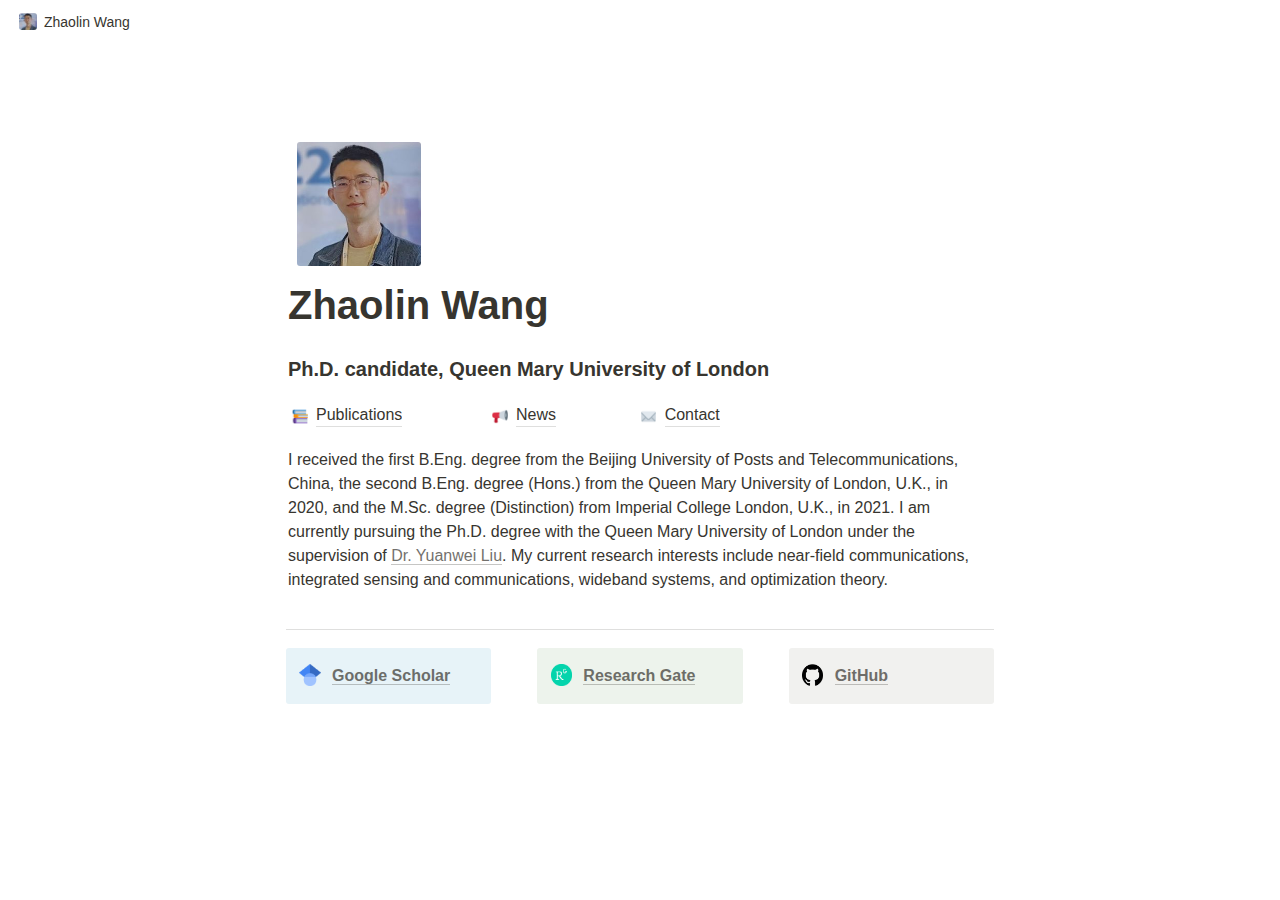
==== 0a649ee9297d490b9e0fcbda2f58539.html @ 1b90f9d9 "update" ====
<html class="notion-html" lang="en"><head lang="en"><meta charset="utf-8"/><meta content="width=device-width,height=device-height,initial-scale=1,maximum-scale=1,user-scalable=no,viewport-fit=cover" name="viewport"/><title>Zhaolin Wang</title><meta content="en_US" property="og:locale"/><link href="[data-uri]" rel="shortcut icon" type="image/x-icon"/><link href="/images/logo-ios.png" rel="apple-touch-icon"/><meta content="yes" name="apple-mobile-web-app-capable"/><meta content="telephone=no" name="format-detection"/><meta content="no" name="msapplication-tap-highlight"/><link href="assets/e218a1aef6df86309cb95b61e446888efa3b0379.css" media="print" rel="stylesheet"/><link href="assets/injection.css" rel="stylesheet"/><link href="assets/a2e617a659f4f6c5025e4972ebe1067a43a23788.css" rel="stylesheet"/></head><body class="notion-body"><style>body{background:#fff}body.dark{background:#191919}@keyframes startup-shimmer-animation{0%{transform:translateX(-100%) translateZ(0)}100%{transform:translateX(100%) translateZ(0)}}@keyframes startup-shimmer-fade-in{0%{opacity:0}100%{opacity:1}}@keyframes startup-spinner-rotate{0%{transform:rotate(0) translateZ(0)}100%{transform:rotate(360deg) translateZ(0)}}#initial-loading-spinner{position:fixed;height:100vh;width:100vw;z-index:-1;display:none;align-items:center;justify-content:center;opacity:.5}#initial-loading-spinner svg{height:24px;width:24px;animation:startup-spinner-rotate 1s linear infinite;transform-origin:center center;pointer-events:none}#skeleton{background:#fff;position:fixed;height:100vh;width:100vw;z-index:-1;display:none;overflow:hidden}#initial-loading-spinner.show,#skeleton.show{display:flex}body.dark #skeleton{background:#191919}.notion-front-page #skeleton,.notion-mobile #skeleton{display:none}#skeleton-sidebar{background-color:#fbfbfa;box-shadow:inset -1px 0 0 0 rgba(0,0,0,.025);display:flex;width:240px;flex-direction:column;padding:12px 14px;overflow:hidden}body.dark #skeleton-sidebar{background-color:#202020;box-shadow:inset -1px 0 0 0 rgba(255,255,255,.05)}#skeleton.isElectron #skeleton-sidebar{padding-top:46px}#skeleton .row{display:flex;margin-bottom:8px;align-items:center}#skeleton .row.fadein{animation:1s ease-in 0s 1 normal both running startup-shimmer-fade-in}#skeleton .chevron{width:12px;height:12px;display:block;margin-right:4px;fill:rgba(227,226,224,.5)}body.dark #skeleton .chevron{fill:#2f2f2f}.startup-shimmer{background:rgba(227,226,224,.5);overflow:hidden;position:relative}body.dark .startup-shimmer{background:#2f2f2f}.startup-shimmer::before{content:"";position:absolute;height:100%;width:100%;z-index:1;animation:1s linear infinite startup-shimmer-animation;background:linear-gradient(90deg,transparent 0,rgba(255,255,255,.4) 50%,transparent 100%)}body.dark .startup-shimmer::before{background:linear-gradient(90deg,transparent 0,rgba(86,86,86,.4) 50%,transparent 100%)}#skeleton .icon{width:20px;height:20px;border-radius:4px}#skeleton .text{height:10px;border-radius:10px}#skeleton .draggable{-webkit-app-region:drag;position:absolute;top:0;left:0;width:100%;height:36px;display:none}#skeleton.isElectron .draggable{display:block}</style><style id="scroll-properties">
			::-webkit-scrollbar {
				width: 10px;
				height: 10px;
			}
			::-webkit-scrollbar {
				background: transparent;
			}
			::-webkit-scrollbar-track {
				background: #EDECE9;
			}
			::-webkit-scrollbar-thumb {
				background:#D3D1CB;
			}
			::-webkit-scrollbar-thumb:hover {
				background:#AEACA6;
			}
		</style><script src="assets/injection.js" type="text/javascript"></script><div id="notion-app"><div class="notion-app-inner notion-light-theme" style='color: rgb(55, 53, 47); fill: currentcolor; line-height: 1.5; font-family: ui-sans-serif, -apple-system, BlinkMacSystemFont, "Segoe UI", Helvetica, "Apple Color Emoji", Arial, sans-serif, "Segoe UI Emoji", "Segoe UI Symbol"; -webkit-font-smoothing: auto; background-color: white;'><div style="height: 100%;"><div class="notion-cursor-listener" style="width: 100vw; height: 100%; position: relative; display: flex; flex: 1 1 0%; background: white; cursor: text;"><div class="" style="display: flex; flex-direction: column; width: 100%; overflow: hidden;"><header style="max-width: 100vw; z-index: 100; background: white; user-select: none;"><div class="notion-topbar" style="width: 100%; max-width: 100vw; height: 45px; opacity: 1; transition: opacity 700ms ease 0s, color 700ms ease 0s; position: relative;"><div style="display: flex; justify-content: space-between; align-items: center; overflow: hidden; height: 45px; padding-left: 12px; padding-right: 10px;"><div class="notranslate shadow-cursor-breadcrumb" style="display: flex; align-items: center; line-height: 1.2; font-size: 14px; height: 100%; flex-grow: 0; margin-right: 8px; min-width: 0px;"><div role="button" style="user-select: none; transition: background 20ms ease-in 0s; cursor: pointer; display: inline-flex; align-items: center; flex-shrink: 1; white-space: nowrap; height: 24px; border-radius: 4px; font-size: 14px; line-height: 1.2; min-width: 0px; padding-left: 6px; padding-right: 6px; color: rgb(55, 53, 47);" tabindex="0"><div class="notion-record-icon notranslate" style="display: flex; align-items: center; justify-content: center; height: 20px; width: 20px; border-radius: 0.25em; flex-shrink: 0; margin-right: 6px;"><div><div style="width: 100%; height: 100%;"><img referrerpolicy="same-origin" src="assets/fdfe823d25f25c964eb701483928273694d623b3.jpg" style="display: block; object-fit: cover; border-radius: 3px; width: 17.76px; height: 17.76px; transition: opacity 100ms ease-out 0s;"/></div></div></div><div class="notranslate" style="white-space: nowrap; overflow: hidden; text-overflow: ellipsis; max-width: 240px;">Zhaolin Wang</div></div></div><div style="flex-grow: 1; flex-shrink: 1;"></div><div role="button" style="user-select: none; transition: background 20ms ease-in 0s; cursor: pointer; display: inline-flex; align-items: center; flex-shrink: 0; white-space: nowrap; height: 28px; border-radius: 4px; font-size: 14px; line-height: 1.2; min-width: 0px; padding-left: 8px; padding-right: 8px; color: rgb(55, 53, 47);" tabindex="0"><svg class="search" role="graphics-symbol" style="width: 14px; height: 14px; display: block; fill: inherit; flex-shrink: 0; margin-right: 6px;" viewBox="0 0 16 16"><path d="M.281 6.438c0-.875.164-1.696.492-2.461a6.484 6.484 0 011.375-2.032A6.237 6.237 0 016.64.078 6.2 6.2 0 019.11.57c.77.328 1.447.787 2.03 1.375a6.374 6.374 0 011.368 2.032c.333.765.5 1.586.5 2.46 0 .688-.107 1.342-.32 1.961a6.28 6.28 0 01-.868 1.696l3.563 3.578c.11.104.19.226.242.367.057.14.086.29.086.445 0 .22-.05.417-.149.594a1.122 1.122 0 01-1 .57c-.156 0-.307-.028-.453-.086a1.058 1.058 0 01-.382-.25l-3.586-3.585c-.5.333-1.047.596-1.641.789a6.089 6.089 0 01-1.86.28 6.237 6.237 0 01-2.468-.491 6.4 6.4 0 01-2.024-1.367A6.509 6.509 0 01.773 8.913a6.256 6.256 0 01-.492-2.476zm1.664 0c0 .65.12 1.26.36 1.828a4.775 4.775 0 001.015 1.5c.433.427.933.763 1.5 1.007a4.548 4.548 0 001.82.368c.652 0 1.261-.123 1.829-.368a4.747 4.747 0 002.508-2.507 4.567 4.567 0 00.367-1.829c0-.645-.123-1.252-.367-1.82a4.776 4.776 0 00-1.016-1.5A4.578 4.578 0 008.469 2.11a4.567 4.567 0 00-1.828-.367c-.646 0-1.253.123-1.82.367a4.667 4.667 0 00-1.5 1.008c-.433.432-.772.932-1.016 1.5a4.633 4.633 0 00-.36 1.82z"></path></svg>Search</div><div role="button" style="user-select: none; transition: background 20ms ease-in 0s; cursor: pointer; display: inline-flex; align-items: center; flex-shrink: 0; white-space: nowrap; height: 28px; border-radius: 4px; font-size: 14px; line-height: 1.2; min-width: 0px; padding-left: 8px; padding-right: 8px; color: rgb(55, 53, 47);" tabindex="0">Duplicate</div><div aria-label="More actions" role="button" style="user-select: none; transition: background 20ms ease-in 0s; cursor: pointer; display: flex; align-items: center; justify-content: center; width: 32px; height: 28px; border-radius: 3px;" tabindex="0"><svg class="dots" role="graphics-symbol" style="width: 18px; height: 18px; display: block; fill: inherit; flex-shrink: 0;" viewBox="0 0 13 3"><g><path d="M3,1.5A1.5,1.5,0,1,1,1.5,0,1.5,1.5,0,0,1,3,1.5Z"></path><path d="M8,1.5A1.5,1.5,0,1,1,6.5,0,1.5,1.5,0,0,1,8,1.5Z"></path><path d="M13,1.5A1.5,1.5,0,1,1,11.5,0,1.5,1.5,0,0,1,13,1.5Z"></path></g></svg></div><div style="flex: 0 0 auto; width: 1px; height: 16px; margin-left: 8px; margin-right: 8px; background: rgba(55, 53, 47, 0.16);"></div><div role="button" style="user-select: none; transition: background 20ms ease-in 0s; cursor: pointer; display: inline-flex; align-items: center; flex-shrink: 0; white-space: nowrap; height: 28px; border-radius: 4px; font-size: 14px; line-height: 1.2; min-width: 0px; padding-left: 8px; padding-right: 8px; color: rgb(55, 53, 47);" tabindex="0"><svg class="notionLogo" role="graphics-symbol" style="width: 18px; height: 18px; display: block; fill: inherit; flex-shrink: 0; margin-right: 6px;" viewBox="0 0 120 126"><path d="M 20.6927 21.9315C 24.5836 25.0924 26.0432 24.8512 33.3492 24.3638L 102.228 20.2279C 103.689 20.2279 102.474 18.7705 101.987 18.5283L 90.5477 10.2586C 88.3558 8.55699 85.4356 6.60818 79.8387 7.09563L 13.1433 11.9602C 10.711 12.2014 10.2251 13.4175 11.1939 14.3924L 20.6927 21.9315ZM 24.8281 37.9835L 24.8281 110.456C 24.8281 114.351 26.7745 115.808 31.1553 115.567L 106.853 111.187C 111.236 110.946 111.724 108.267 111.724 105.103L 111.724 33.1169C 111.724 29.958 110.509 28.2544 107.826 28.4976L 28.721 33.1169C 25.8018 33.3622 24.8281 34.8225 24.8281 37.9835ZM 99.5567 41.8711C 100.042 44.0622 99.5567 46.2512 97.3618 46.4974L 93.7143 47.2241L 93.7143 100.728C 90.5477 102.43 87.6275 103.403 85.1942 103.403C 81.2983 103.403 80.3226 102.186 77.4044 98.54L 53.5471 61.087L 53.5471 97.3239L 61.0964 99.0275C 61.0964 99.0275 61.0964 103.403 55.0057 103.403L 38.2148 104.377C 37.727 103.403 38.2148 100.973 39.9179 100.486L 44.2996 99.2717L 44.2996 51.36L 38.2158 50.8725C 37.728 48.6815 38.9431 45.5225 42.3532 45.2773L 60.3661 44.0631L 85.1942 82.0036L 85.1942 48.4402L 78.864 47.7136C 78.3781 45.0351 80.3226 43.0902 82.7569 42.849L 99.5567 41.8711ZM 7.5434 5.39404L 76.9175 0.285276C 85.4366 -0.445402 87.6285 0.0440428 92.983 3.93368L 115.128 19.4982C 118.782 22.1747 120 22.9034 120 25.8211L 120 111.187C 120 116.537 118.051 119.701 111.237 120.185L 30.6734 125.05C 25.5584 125.294 23.124 124.565 20.4453 121.158L 4.13735 99.9994C 1.21516 96.1048 0 93.191 0 89.7819L 0 13.903C 0 9.5279 1.94945 5.8785 7.5434 5.39404Z"></path></svg>Try Notion</div></div></div><div style="width: calc(100% - 0px); user-select: none;"></div></header><main class="notion-frame" style="flex-grow: 0; flex-shrink: 1; display: flex; flex-direction: column; background: white; z-index: 1; height: calc(100vh - 45px); max-height: 100%; position: relative; width: 780px; transition-property: width; transition-duration: 270ms; transition-timing-function: ease;"><div class="notion-scroller vertical" style="z-index: 1; display: flex; flex-direction: column; flex-grow: 1; position: relative; align-items: center; margin-right: 0px; margin-bottom: 0px; overflow: hidden auto;"><div style="position: absolute; top: 0px; left: 0px;"><div></div></div><div class="whenContentEditable" data-content-editable-root="true" style="caret-color: rgb(55, 53, 47); width: 100%; display: flex; flex-direction: column; position: relative; align-items: center; flex-grow: 1; --whenContentEditable--WebkitUserModify: read-write-plaintext-only;"><span style="height: 1px; width: 1px; caret-color: transparent;"></span><div class="pseudoSelection" contenteditable="false" data-content-editable-void="true" style="user-select: none; --pseudoSelection--background: transparent; width: 100%; display: flex; flex-direction: column; align-items: center; flex-shrink: 0; flex-grow: 0; z-index: 2;"></div><div style="width: 100%; display: flex; justify-content: center; z-index: 3; flex-shrink: 0;"><div style="max-width: 100%; min-width: 0px; width: 900px; transition-property: width, transform; transition-duration: 270ms; transition-timing-function: ease;"><div style="width: 100%; display: flex; flex-direction: column; align-items: center; flex-shrink: 0; flex-grow: 0;"><div style="max-width: 100%; padding-left: calc(96px + env(safe-area-inset-left)); width: 100%;"><div style="width: calc(100% - 0px); user-select: none;"></div><div class="pseudoSelection" contenteditable="false" data-content-editable-void="true" style="user-select: none; --pseudoSelection--background: transparent; pointer-events: none;"><div class="notion-record-icon notranslate" style="display: flex; align-items: center; justify-content: center; height: 140px; width: 140px; border-radius: 0.25em; flex-shrink: 0; position: relative; z-index: 1; margin-left: 3px; margin-bottom: 0px; margin-top: 96px; pointer-events: auto;"><div><div style="width: 100%; height: 100%;"><img alt="Page icon" referrerpolicy="same-origin" src="assets/1ff27534b5f25cdc04c263d12434acbf3f905add.jpg" style="display: block; object-fit: cover; border-radius: 3px; width: 124.32px; height: 124.32px; transition: opacity 100ms ease-out 0s;"/></div></div></div><div class="notion-page-controls" style='display: flex; justify-content: flex-start; flex-wrap: wrap; margin-top: 8px; margin-bottom: 4px; margin-left: -1px; color: rgba(55, 53, 47, 0.5); font-family: ui-sans-serif, -apple-system, BlinkMacSystemFont, "Segoe UI", Helvetica, "Apple Color Emoji", Arial, sans-serif, "Segoe UI Emoji", "Segoe UI Symbol"; height: 24px; pointer-events: auto;'></div></div><div style="padding-right: calc(96px + env(safe-area-inset-right));"><div><div class="notion-selectable notion-page-block" data-block-id="0a649ee9-297d-490b-9e0f-cbda2f585399" style='color: rgb(55, 53, 47); font-weight: 700; line-height: 1.2; font-size: 40px; font-family: ui-sans-serif, -apple-system, BlinkMacSystemFont, "Segoe UI", Helvetica, "Apple Color Emoji", Arial, sans-serif, "Segoe UI Emoji", "Segoe UI Symbol"; cursor: text; display: flex; align-items: center;'><h1 contenteditable="false" data-content-editable-leaf="true" placeholder="Untitled" spellcheck="true" style="max-width: 100%; width: 100%; white-space: pre-wrap; word-break: break-word; caret-color: rgb(55, 53, 47); padding: 3px 2px; font-size: 1em; font-weight: inherit; margin: 0px;">Zhaolin Wang</h1></div><div style="margin-left: 4px;"></div></div></div></div></div><div style="width: 100%; display: flex; flex-direction: column; align-items: center; flex-shrink: 0; flex-grow: 0;"><div contenteditable="false" data-content-editable-void="true" style="padding-left: calc(96px + env(safe-area-inset-left)); padding-right: calc(96px + env(safe-area-inset-right)); max-width: 100%; width: 100%;"></div></div></div></div><div style="display: flex; width: 100%; justify-content: center; padding-top: 5px;"><div style="max-width: 100%; min-width: 0px; width: 900px; transition-property: width, transform; transition-duration: 270ms; transition-timing-function: ease;"><div class="notion-page-content" style="flex-shrink: 0; flex-grow: 1; max-width: 100%; display: flex; align-items: flex-start; flex-direction: column; font-size: 16px; line-height: 1.5; width: 100%; z-index: 4; padding-bottom: 30vh; padding-left: calc(96px + env(safe-area-inset-left)); padding-right: calc(96px + env(safe-area-inset-right));"><div class="notion-selectable notion-sub_sub_header-block" data-block-id="39d5a3e3-a2f8-4464-9f2d-62191f761a3d" style="width: 100%; max-width: 578px; margin-top: 1em; margin-bottom: 1px;"><div style="display: flex; width: 100%; color: rgb(120, 119, 116); fill: rgb(120, 119, 116);"><h4 contenteditable="false" data-content-editable-leaf="true" placeholder="Heading 3" spellcheck="true" style='max-width: 100%; width: 100%; white-space: pre-wrap; word-break: break-word; caret-color: rgb(55, 53, 47); padding: 3px 2px; font-family: ui-sans-serif, -apple-system, BlinkMacSystemFont, "Segoe UI", Helvetica, "Apple Color Emoji", Arial, sans-serif, "Segoe UI Emoji", "Segoe UI Symbol"; font-weight: 600; font-size: 1.25em; line-height: 1.3; margin: 0px;'><span class="notion-enable-hover" data-token-index="0" style="color:rgba(55, 53, 47, 1)">Ph.D. candidate, Queen Mary University of London</span></h4></div></div><div class="notion-selectable notion-column_list-block" data-block-id="afbc2777-38b7-416e-8a6c-d7b09c392def" style="width: 100%; max-width: 578px; align-self: center; margin-top: 1px; margin-bottom: 1px; transition-property: width; transition-duration: 270ms; transition-timing-function: ease;"><div style="display: flex;"><div style="padding-top: 12px; padding-bottom: 12px; flex-grow: 0; flex-shrink: 0; width: calc((100% - 92px) * 0.25); transition-property: width; transition-duration: 270ms; transition-timing-function: ease;"><div class="notion-selectable notion-column-block" data-block-id="edfdd520-2119-46d4-a0b2-f5eecbba3184" style="display: flex; flex-direction: column;"><div class="notion-selectable notion-page-block" data-block-id="2074b41a-9528-48d6-b9a7-c19cae14c242" style="width: 100%; max-width: 100%; margin-top: 2px; margin-bottom: 0px;"><div class="pseudoSelection" contenteditable="false" data-content-editable-void="true" style="user-select: none; --pseudoSelection--background: transparent;"><a href="publications.html" rel="noopener noreferrer" style="display: block; color: inherit; text-decoration: none; user-select: none; transition: background 20ms ease-in 0s; cursor: pointer; fill: inherit;"><div style="display: flex; align-items: center; width: 100%;"><div style="flex: 1 1 0px; min-width: 1px; padding-top: 3px; padding-bottom: 3px; padding-left: 2px;"><div style="display: flex; align-items: center;"><div style="position: relative; width: 24px; height: 24px; margin-right: 4px;"><div class="notion-record-icon notranslate" style="display: flex; align-items: center; justify-content: center; height: 100%; width: 100%; border-radius: 0.25em; flex-shrink: 0;"><div style="display: flex; align-items: center; justify-content: center; height: 22px; width: 22px;"><div style="height: 15.4px; width: 15.4px; font-size: 15.4px; line-height: 1; margin-left: 0px; color: black;"><img alt="📚" aria-label="📚" class="notion-emoji" src="[data-uri]" style="width: 100%;
height: 100%;
background: url(assets/f87457017f44d1d87f6d662556796277387c1c28.png) 49.1525% 28.8136%/6000% 6000%"/></div></div></div></div><div class="notranslate" style="white-space: nowrap; overflow: hidden; text-overflow: ellipsis; font-weight: 500; line-height: 1.3; border-bottom: 1px solid rgba(55, 53, 47, 0.16);">Publications</div></div></div><div class="pseudoSelection" contenteditable="false" data-content-editable-void="true" data-text-edit-side="end" style="user-select: none; --pseudoSelection--background: transparent; margin-left: 4px; display: flex; align-items: center; justify-content: center; flex-grow: 0; flex-shrink: 0; min-height: calc(1.5em + 3px + 3px);"><div style="width: 28px;"></div></div></div></a></div></div></div></div><div style="position: relative; width: 46px; flex-grow: 0; flex-shrink: 0; transition: opacity 200ms ease-out 0s; opacity: 0;"></div><div style="padding-top: 12px; padding-bottom: 12px; flex-grow: 0; flex-shrink: 0; width: calc((100% - 92px) * 0.166667); transition-property: width; transition-duration: 270ms; transition-timing-function: ease;"><div class="notion-selectable notion-column-block" data-block-id="dbd1066c-93a3-4477-a009-c07eb8fffc5a" style="display: flex; flex-direction: column;"><div class="notion-selectable notion-page-block" data-block-id="c1cd15cf-91cd-47e1-82ee-70b59c12e48c" style="width: 100%; max-width: 100%; margin-top: 2px; margin-bottom: 0px;"><div class="pseudoSelection" contenteditable="false" data-content-editable-void="true" style="user-select: none; --pseudoSelection--background: transparent;"><a href="news.html" rel="noopener noreferrer" style="display: block; color: inherit; text-decoration: none; user-select: none; transition: background 20ms ease-in 0s; cursor: pointer; fill: inherit;"><div style="display: flex; align-items: center; width: 100%;"><div style="flex: 1 1 0px; min-width: 1px; padding-top: 3px; padding-bottom: 3px; padding-left: 2px;"><div style="display: flex; align-items: center;"><div style="position: relative; width: 24px; height: 24px; margin-right: 4px;"><div class="notion-record-icon notranslate" style="display: flex; align-items: center; justify-content: center; height: 100%; width: 100%; border-radius: 0.25em; flex-shrink: 0;"><div style="display: flex; align-items: center; justify-content: center; height: 22px; width: 22px;"><div style="height: 15.4px; width: 15.4px; font-size: 15.4px; line-height: 1; margin-left: 0px; color: black;"><img alt="📢" aria-label="📢" class="notion-emoji" src="[data-uri]" style="width: 100%;
height: 100%;
background: url(assets/f87457017f44d1d87f6d662556796277387c1c28.png) 49.1525% 42.3729%/6000% 6000%"/></div></div></div></div><div class="notranslate" style="white-space: nowrap; overflow: hidden; text-overflow: ellipsis; font-weight: 500; line-height: 1.3; border-bottom: 1px solid rgba(55, 53, 47, 0.16);">News</div></div></div><div class="pseudoSelection" contenteditable="false" data-content-editable-void="true" data-text-edit-side="end" style="user-select: none; --pseudoSelection--background: transparent; margin-left: 4px; display: flex; align-items: center; justify-content: center; flex-grow: 0; flex-shrink: 0; min-height: calc(1.5em + 3px + 3px);"><div style="width: 28px;"></div></div></div></a></div></div></div></div><div style="position: relative; width: 46px; flex-grow: 0; flex-shrink: 0; transition: opacity 200ms ease-out 0s; opacity: 0;"></div><div style="padding-top: 12px; padding-bottom: 12px; flex-grow: 0; flex-shrink: 0; width: calc((100% - 92px) * 0.583333); transition-property: width; transition-duration: 270ms; transition-timing-function: ease;"><div class="notion-selectable notion-column-block" data-block-id="4d8f0f26-5b02-4c69-a440-97adc5d59e81" style="display: flex; flex-direction: column;"><div class="notion-selectable notion-page-block" data-block-id="d8625ce1-c603-45b0-ba3b-761ad7e22041" style="width: 100%; max-width: 100%; margin-top: 2px; margin-bottom: 0px;"><div class="pseudoSelection" contenteditable="false" data-content-editable-void="true" style="user-select: none; --pseudoSelection--background: transparent;"><a href="contact.html" rel="noopener noreferrer" style="display: block; color: inherit; text-decoration: none; user-select: none; transition: background 20ms ease-in 0s; cursor: pointer; fill: inherit;"><div style="display: flex; align-items: center; width: 100%;"><div style="flex: 1 1 0px; min-width: 1px; padding-top: 3px; padding-bottom: 3px; padding-left: 2px;"><div style="display: flex; align-items: center;"><div style="position: relative; width: 24px; height: 24px; margin-right: 4px;"><div class="notion-record-icon notranslate" style="display: flex; align-items: center; justify-content: center; height: 100%; width: 100%; border-radius: 0.25em; flex-shrink: 0;"><div style="display: flex; align-items: center; justify-content: center; height: 22px; width: 22px;"><div style="height: 15.4px; width: 15.4px; font-size: 15.4px; line-height: 1; margin-left: 0px; color: black;"><img alt="✉️" aria-label="✉️" class="notion-emoji" src="[data-uri]" style="width: 100%;
height: 100%;
background: url(assets/f87457017f44d1d87f6d662556796277387c1c28.png) 96.6102% 54.2373%/6000% 6000%"/></div></div></div></div><div class="notranslate" style="white-space: nowrap; overflow: hidden; text-overflow: ellipsis; font-weight: 500; line-height: 1.3; border-bottom: 1px solid rgba(55, 53, 47, 0.16);">Contact</div></div></div><div class="pseudoSelection" contenteditable="false" data-content-editable-void="true" data-text-edit-side="end" style="user-select: none; --pseudoSelection--background: transparent; margin-left: 4px; display: flex; align-items: center; justify-content: center; flex-grow: 0; flex-shrink: 0; min-height: calc(1.5em + 3px + 3px);"><div style="width: 28px;"></div></div></div></a></div></div></div></div></div></div><div class="notion-selectable notion-text-block" data-block-id="bac9b7de-17f1-4ada-9f17-738519bf69e1" style="width: 100%; max-width: 578px; margin-top: 1px; margin-bottom: 1px;"><div style="color: inherit; fill: inherit;"><div style="display: flex;"><div contenteditable="false" data-content-editable-leaf="true" placeholder=" " spellcheck="true" style="max-width: 100%; width: 100%; white-space: pre-wrap; word-break: break-word; caret-color: rgb(55, 53, 47); padding: 3px 2px;">I received the first B.Eng. degree from the Beijing University of Posts and Telecommunications, China, the second B.Eng. degree (Hons.) from the Queen Mary University of London, U.K., in 2020, and the M.Sc. degree (Distinction) from Imperial College London, U.K., in 2021. I am currently pursuing the Ph.D. degree with the Queen Mary University of London under the supervision of <a class="notion-link-token notion-focusable-token notion-enable-hover" data-token-index="1" href="http://www.eecs.qmul.ac.uk/~yuanwei/" rel="noopener noreferrer" style="cursor:pointer;color:inherit;word-wrap:break-word;text-decoration:inherit" tabindex="0"><span class="link-annotation-bac9b7de-17f1-4ada-9f17-738519bf69e1-2010991112" style="border-bottom:0.05em solid;border-color:rgba(55,53,47,.4);opacity:0.7">Dr. Yuanwei Liu</span></a>. My current research interests include near-field communications, integrated sensing and communications, wideband systems, and optimization theory.</div></div></div></div><div class="notion-selectable notion-text-block" data-block-id="4b139f4b-8b1f-49be-af64-be039a255c6e" style="width: 100%; max-width: 578px; margin-top: 1px; margin-bottom: 1px;"><div style="color: inherit; fill: inherit;"><div style="display: flex;"><div contenteditable="false" data-content-editable-leaf="true" placeholder=" " spellcheck="true" style="max-width: 100%; width: 100%; white-space: pre-wrap; word-break: break-word; caret-color: rgb(55, 53, 47); padding: 3px 2px; min-height: 1em; color: rgb(55, 53, 47); -webkit-text-fill-color: rgba(55, 53, 47, 0.5);"></div></div></div></div><div class="notion-selectable notion-divider-block" data-block-id="d6be8b87-69b3-4989-9909-ff35431a7696" style="width: 100%; max-width: 578px; margin-top: 1px; margin-bottom: 1px;"><div class="notion-cursor-default" style="display: flex; align-items: center; justify-content: center; pointer-events: auto; width: 100%; height: 13px; flex: 0 0 auto; color: rgba(55, 53, 47, 0.16);"><div role="separator" style="width: 100%; height: 1px; visibility: visible; border-bottom: 1px solid rgba(55, 53, 47, 0.16);"></div></div></div><div class="notion-selectable notion-column_list-block" data-block-id="888e6da3-48ed-4cee-82ce-c345c30ad520" style="width: 100%; max-width: 578px; align-self: center; margin-top: 1px; margin-bottom: 1px; transition-property: width; transition-duration: 270ms; transition-timing-function: ease;"><div style="display: flex;"><div style="padding-top: 12px; padding-bottom: 12px; flex-grow: 0; flex-shrink: 0; width: calc((100% - 92px) * 0.333333); transition-property: width; transition-duration: 270ms; transition-timing-function: ease;"><div class="notion-selectable notion-column-block" data-block-id="eef02fd1-049f-41de-bfd6-d878a6a34f21" style="display: flex; flex-direction: column;"><div class="notion-selectable notion-callout-block" data-block-id="6ff8cabc-c3cb-41ff-926f-e2e365f1713f" style="width: 100%; max-width: 100%; margin-top: 4px; margin-bottom: 0px;"><div role="note" style="display: flex;"><div style="display: flex; width: 100%; border-radius: 3px; background: rgb(231, 243, 248); padding: 16px 16px 16px 12px;"><div><div class="notion-record-icon notranslate" style="display: flex; align-items: center; justify-content: center; height: 24px; width: 24px; border-radius: 0.25em; flex-shrink: 0;"><div><div style="width: 100%; height: 100%;"><img alt="Callout icon" referrerpolicy="same-origin" src="assets/64e2342615370b042aa8ccf868fe004f04d07a3d.png" style="display: block; object-fit: cover; border-radius: 3px; width: 21.312px; height: 21.312px; transition: opacity 100ms ease-out 0s;"/></div></div></div></div><div style="display: flex; flex-direction: column; min-width: 0px; margin-left: 8px; width: 100%;"><div contenteditable="false" data-content-editable-leaf="true" placeholder="Type something…" spellcheck="true" style="max-width: 100%; width: 100%; white-space: pre-wrap; word-break: break-word; caret-color: rgb(55, 53, 47); padding-left: 2px; padding-right: 2px;"><a class="notion-link-token notion-focusable-token notion-enable-hover" data-token-index="0" href="https://scholar.google.com/citations?user=86LiyOsAAAAJ&amp;hl=en" rel="noopener noreferrer" style="cursor:pointer;color:inherit;word-wrap:break-word;font-weight:600;text-decoration:inherit" tabindex="0"><span class="link-annotation-6ff8cabc-c3cb-41ff-926f-e2e365f1713f-1748985527" style="border-bottom:0.05em solid;border-color:rgba(55,53,47,.4);opacity:0.7">Google Scholar</span></a></div></div></div></div></div></div></div><div style="position: relative; width: 46px; flex-grow: 0; flex-shrink: 0; transition: opacity 200ms ease-out 0s; opacity: 0;"></div><div style="padding-top: 12px; padding-bottom: 12px; flex-grow: 0; flex-shrink: 0; width: calc((100% - 92px) * 0.333333); transition-property: width; transition-duration: 270ms; transition-timing-function: ease;"><div class="notion-selectable notion-column-block" data-block-id="b6d05b48-5962-450a-9b09-99a2930214fb" style="display: flex; flex-direction: column;"><div class="notion-selectable notion-callout-block" data-block-id="bd055ca0-b524-4663-873f-035067957c79" style="width: 100%; max-width: 100%; margin-top: 4px; margin-bottom: 0px;"><div role="note" style="display: flex;"><div style="display: flex; width: 100%; border-radius: 3px; background: rgb(237, 243, 236); padding: 16px 16px 16px 12px;"><div><div class="notion-record-icon notranslate" style="display: flex; align-items: center; justify-content: center; height: 24px; width: 24px; border-radius: 0.25em; flex-shrink: 0;"><div><div style="width: 100%; height: 100%;"><img alt="Callout icon" referrerpolicy="same-origin" src="assets/986ab5abea72fdcbc9779ab8b8031498e4f1e55d.png" style="display: block; object-fit: cover; border-radius: 3px; width: 21.312px; height: 21.312px; transition: opacity 100ms ease-out 0s;"/></div></div></div></div><div style="display: flex; flex-direction: column; min-width: 0px; margin-left: 8px; width: 100%;"><div contenteditable="false" data-content-editable-leaf="true" placeholder="Type something…" spellcheck="true" style="max-width: 100%; width: 100%; white-space: pre-wrap; word-break: break-word; caret-color: rgb(55, 53, 47); padding-left: 2px; padding-right: 2px;"><a class="notion-link-token notion-focusable-token notion-enable-hover" data-token-index="0" href="https://www.researchgate.net/profile/Zhaolin-Wang-7" rel="noopener noreferrer" style="cursor:pointer;color:inherit;word-wrap:break-word;font-weight:600;text-decoration:inherit" tabindex="0"><span class="link-annotation-bd055ca0-b524-4663-873f-035067957c79-1807782687" style="border-bottom:0.05em solid;border-color:rgba(55,53,47,.4);opacity:0.7">Research Gate</span></a></div></div></div></div></div></div></div><div style="position: relative; width: 46px; flex-grow: 0; flex-shrink: 0; transition: opacity 200ms ease-out 0s; opacity: 0;"></div><div style="padding-top: 12px; padding-bottom: 12px; flex-grow: 0; flex-shrink: 0; width: calc((100% - 92px) * 0.333333); transition-property: width; transition-duration: 270ms; transition-timing-function: ease;"><div class="notion-selectable notion-column-block" data-block-id="919535d4-3d36-4342-80e1-76f95c1bef98" style="display: flex; flex-direction: column;"><div class="notion-selectable notion-callout-block" data-block-id="0ef6e3ec-5901-45fe-abc1-f2f8561bc8ff" style="width: 100%; max-width: 100%; margin-top: 4px; margin-bottom: 0px;"><div role="note" style="display: flex;"><div style="display: flex; width: 100%; border-radius: 3px; background: rgb(241, 241, 239); padding: 16px 16px 16px 12px;"><div><div class="notion-record-icon notranslate" style="display: flex; align-items: center; justify-content: center; height: 24px; width: 24px; border-radius: 0.25em; flex-shrink: 0;"><div><div style="width: 100%; height: 100%;"><img alt="Callout icon" referrerpolicy="same-origin" src="assets/c9d6bc46061906663e39652512688d35ffe81d8b.png" style="display: block; object-fit: cover; border-radius: 3px; width: 21.312px; height: 21.312px; transition: opacity 100ms ease-out 0s;"/></div></div></div></div><div style="display: flex; flex-direction: column; min-width: 0px; margin-left: 8px; width: 100%;"><div contenteditable="false" data-content-editable-leaf="true" placeholder="Type something…" spellcheck="true" style="max-width: 100%; width: 100%; white-space: pre-wrap; word-break: break-word; caret-color: rgb(55, 53, 47); padding-left: 2px; padding-right: 2px;"><a class="notion-link-token notion-focusable-token notion-enable-hover" data-token-index="0" href="https://github.com/zhaolin820" rel="noopener noreferrer" style="cursor:pointer;color:inherit;word-wrap:break-word;font-weight:600;text-decoration:inherit" tabindex="0"><span class="link-annotation-0ef6e3ec-5901-45fe-abc1-f2f8561bc8ff-141127275" style="border-bottom:0.05em solid;border-color:rgba(55,53,47,.4);opacity:0.7">GitHub</span></a></div></div></div></div></div></div></div></div></div><div class="notion-selectable notion-text-block" data-block-id="4d6fe0d3-b83b-451a-b841-9e37772d4874" style="width: 100%; max-width: 578px; margin-top: 1px; margin-bottom: 0px;"><div style="color: inherit; fill: inherit;"><div style="display: flex;"><div contenteditable="false" data-content-editable-leaf="true" placeholder=" " spellcheck="true" style="max-width: 100%; width: 100%; white-space: pre-wrap; word-break: break-word; caret-color: rgb(55, 53, 47); padding: 3px 2px; min-height: 1em; color: rgb(55, 53, 47); -webkit-text-fill-color: rgba(55, 53, 47, 0.5);"></div></div></div></div></div></div><div contenteditable="false" data-content-editable-void="true" style="width: 0px;"><div style="display: none; flex-shrink: 0; pointer-events: none; width: 0px; position: absolute; right: -18px; opacity: 0;"><div style="display: flex; flex-direction: column; padding: 5px 16px; width: 340px; flex-shrink: 0; height: 100%; position: relative; pointer-events: none; z-index: 1;"></div></div></div></div><span style="height: 1px; width: 1px; caret-color: transparent;"></span></div><div class="notion-presence-container" style="position: absolute; top: 0px; left: 0px; z-index: 89;"><div></div></div></div></main></div><div></div><div aria-hidden="true" aria-label="Side Peek" class="notion-peek-renderer" role="region" style="position: fixed; top: 0px; right: 0px; bottom: 0px; width: 430px; z-index: 109; transform: translateX(430px) translateZ(0px); transition-property: transform; transition-duration: 270ms; transition-timing-function: ease;"></div></div></div></div></div></body></html>
---- assets/e218a1aef6df86309cb95b61e446888efa3b0379.css ----
html, body, #notion-app {
    height: auto !important;
    overflow: auto !important;
    font-size: 14px !important;
    -webkit-print-color-adjust: exact;
    padding: 0 !important;
    margin: 0 !important
    }
.notion-help-button, .notion-print-ignore, .notion-overlay-container, .notion-sidebar-container, .notion-presence-container, .notion-topbar, .notion-topbar-export-popup, .notion-selectable-halo, .notion-help-button, .notion-page-controls {
    display: none !important
    }
.notion-frame {
    width: 100% !important;
    height: auto !important;
    border: none !important;
    padding: 0 !important;
    margin: 0 !important;
    -webkit-print-color-adjust: exact
    }
.notion-scroller {
    height: auto !important;
    width: 100% !important;
    max-height: none !important;
    max-width: none !important;
    overflow: visible !important;
    padding: 0 !important;
    margin: 0 !important;
    /* Remove the extra padding when the screen is wide. */
    display: block !important
    }
html {
    height: auto !important;
    overflow: auto !important;
    font-size: 14px !important
    }
.notion-invoice {
    height: auto !important
    }
.notion-code-block > div {
    white-space: normal !important
    }
.notion-selectable {
    page-break-inside: avoid;
    -webkit-region-break-inside: avoid;
    position: relative;
    overflow: initial;
    min-height: 0;
    max-width: none !important
    }
.notion-page-content {
    display: block !important;
    width: 100% !important;
    position: relative;
    overflow: initial;
    min-height: 0
    }
@page {
    size: auto;
    margin: 20mm 0 20mm 0
    }
.notion-table-content {
    padding: 0 !important
    }
---- assets/injection.css ----
/* enable hover effect on buttons */
div[role="button"]:not(.notion-record-icon):hover {
  background: rgba(55, 53, 47, 0.08);
}

/* hide loading spinners */
.loading-spinner {
  display: none !important;
}

/* hide elements on the top right (search box, duplicate, notion shortcut) */
.notion-topbar > div > div:not(:first-child) {
  display: none !important;
}

/* stop inline databases from overflowing horizontally */
.notion-frame {
  max-width: 100%;
  width: 100vw !important;
}

.notion-selectable {
  max-width: 100% !important;
}

.notion-scroller .notion-collection_view-block {
  width: 100% !important;
  max-width: 100% !important;
}

/* resize inline databases */
.notion-scroller .notion-collection_view-block > div,
.notion-scroller .notion-collection_view-block > div > div > div,
.notion-scroller .notion-collection_view-block .notion-list-view,
.notion-scroller .notion-collection_view-block .notion-gallery-view,
.notion-scroller .notion-collection_view-block .notion-table-view,
.notion-scroller .notion-collection_view-block .notion-board-view,
.notion-scroller .notion-collection_view-block .notion-calendar-view {
  max-width: 100% !important;
  padding-left: unset !important;
  padding-right: unset !important;
}

/* pull alias arrows back inline */
svg.alias {
  display: inline-block !important;
  height: auto !important;
}

/* stop text from overflowing past max-width on bookmark blocks; */
.notion-bookmark-block div {
  white-space: unset !important;
}

/* fix oversized page properties on Safari */
.notion-scroller
  > div:nth-child(2):not(.notion-page-content)
  > div:not([data-block-id])
  div:not(.notion-page-details-controls) {
  height: auto !important;
}

/* fix possible stray header on tables */
.notion-collection_view_page-block > div:first-child {
  transform: unset !important;
}

/* fix oversize icons in inline page links */
a[data-token-index] svg.page {
  height: auto !important;
}

/* mobile fixes */
@media only screen and (max-width: 960px) {
  :root {
    --mobile-width: 90vw;
  }

  /* normalize banner / page title width */
  .notion-scroller > div:not([class]),
  .notion-scroller > div > div:not([class]) {
    width: var(--mobile-width) !important;
    margin: auto !important;

    max-width: 960px !important;
    padding-left: 0 !important;
    padding-right: 0 !important;
  }

  /* normalize content width */
  .notion-page-content,
  .notion-page-content > .notion-collection_view-block,
  .notion-page-content > .notion-collection_view-block > div,
  .notion-page-content > .notion-collection_view-block > .notion-scroller > div {
    width: var(--mobile-width) !important;
    margin: auto !important;
    
    /* max-width: unset !important; */
    padding-right: 0 !important;
    padding-left: 0 !important;
  }

  /* add padding to banner, but not to image */
  .notion-frame > .notion-scroller > div:first-child > div:last-child {
    padding-right: 2em !important;
    padding-left: 2em !important;
  }

  /* add padding to content */
  .notion-scroller > div:not([class]):not(:first-child),
  .notion-scroller > .notion-page-content,
  .notion-frame > .notion-scroller > .notion-scroller > .notion-list-view,
  .notion-frame > .notion-scroller > .notion-scroller > .notion-gallery-view,
  .notion-frame > .notion-scroller > .notion-scroller > .notion-table-view,
  .notion-frame > .notion-scroller > .notion-scroller > .notion-board-view,
  .notion-frame > .notion-scroller > .notion-scroller > .notion-calendar-view {
    padding-right: 2em !important;
    padding-left: 2em !important;
    flex-wrap: wrap
  }

  /* collapse flex rows into columns */
  .notion-column_list-block > div {
    flex-direction: column;
  }
  .notion-column_list-block > div > * {
    width: unset !important;
  }

  /* force gallery to wrap around pages */
  .notion-gallery-view {
    width: 100vw;
  }

  /* enable horizontal scroll for lists and tables on mobile */
  .notion-collection-item > a {
    overflow: visible !important;
  }
  .notion-collection-item > a > div {
    width: unset !important;
  }
  .notion-scroller.horizontal {
    overflow-x: scroll;
  }

  /* make the top border on overflowing list reach the full width of the list */
  .notion-list-view > .notion-collection_view_page-block {
    width: fit-content;
  }

  .notion-scroller
  > div:nth-child(2):not(.notion-page-content)
  > div:not([data-block-id])
  div:not(.notion-page-details-controls) {
  padding-left: 0!important;
  padding-right: 0!important;
}
}

.pseudoAfter:after {
  color: var(--pseudoAfter--color);
  content: var(--pseudoAfter--content);
  border: var(--pseudoAfter--border);
  width: var(--pseudoAfter--width);
  height: var(--pseudoAfter--height);
  display: var(--pseudoAfter--display);
  background: var(--pseudoAfter--background);
}

.pseudoBefore:before {
  color: var(--pseudoBefore--color);
  content: var(--pseudoBefore--content);
  border: var(--pseudoBefore--border);
  width: var(--pseudoBefore--width);
  height: var(--pseudoBefore--height);
  display: var(--pseudoBefore--display) !important;
  background: var(--pseudoBefore--background);
}

.pseudoSelection ::selection {
  color: var(--pseudoSelection--color);
  background: var(--pseudoSelection--background);
  text-shadow: var(--pseudoSelection--textShadow);
}
---- assets/a2e617a659f4f6c5025e4972ebe1067a43a23788.css ----
@font-face {
    font-family: Lyon-Text;
    font-style: normal;
    font-weight: 400;
    src: url(https:/www.notion.so/_assets/________lyon-text-regular-3be84b20b1d9ff1e3456b0a220ae449b.woff)
    }
@font-face {
    font-family: Lyon-Text;
    font-style: italic;
    font-weight: 400;
    src: url(https:/www.notion.so/_assets/________lyon-text-regular-italic-437d32a42fc5b8268bb4a1e0cc8b363f.woff)
    }
@font-face {
    font-family: Lyon-Text;
    font-style: normal;
    font-weight: 600;
    src: url(https:/www.notion.so/_assets/________lyon-text-semibold-acb7f110189034ff6a1afa4b730be0ed.woff)
    }
@font-face {
    font-family: Lyon-Text;
    font-style: italic;
    font-weight: 600;
    src: url(https:/www.notion.so/_assets/________lyon-text-semibold-italic-1f81a2f93060f05edd7f078ac91f25e6.woff)
    }
@font-face {
    font-family: iawriter-mono;
    font-style: normal;
    font-weight: 400;
    src: url(https:/www.notion.so/_assets/________iawriter-mono-regular-4b73d071988a4f1cd2283524716ad970.woff)
    }
@font-face {
    font-family: iawriter-mono;
    font-style: italic;
    font-weight: 400;
    src: url(https:/www.notion.so/_assets/________iawriter-mono-italic-d5d3224c1377168e261efc6aa0ce89c6.woff)
    }
@font-face {
    font-family: iawriter-mono;
    font-style: normal;
    font-weight: 600;
    src: url(https:/www.notion.so/_assets/________iawriter-mono-bold-eb96a5e539892d26cf8b0cb2367e3580.woff)
    }
@font-face {
    font-family: iawriter-mono;
    font-style: italic;
    font-weight: 600;
    src: url(https:/www.notion.so/_assets/________iawriter-mono-bold-italic-743b231fa82483406c79a00fa1f12fe8.woff)
    }
@font-face {
    font-family: inter;
    font-style: normal;
    font-weight: 400;
    src: url(https:/www.notion.so/_assets/________inter-ui-regular-3ae6a7d3890c33d857fc00bd2e4c4820.woff)
    }
@font-face {
    font-family: inter;
    font-style: normal;
    font-weight: 500;
    src: url(https:/www.notion.so/_assets/________inter-ui-medium-95b8a98959d1af9ab432d7ffe295ef94.woff)
    }
@font-face {
    font-family: inter;
    font-style: normal;
    font-weight: 600;
    src: url(https:/www.notion.so/_assets/________inter-ui-semibold-19b57197b819695d334b9961ee41910e.woff)
    }
@font-face {
    font-family: inter;
    font-style: normal;
    font-weight: 700;
    src: url(https:/www.notion.so/_assets/________inter-ui-bold-001893789f7f342b520f29ac8af7d6ca.woff)
    }
@font-face {
    font-family: permanent-marker;
    font-style: normal;
    font-weight: 400;
    src: url(https:/www.notion.so/_assets/________permanent-marker-a6d62939e7c920a184ddddcf4149e62c.woff)
    }
.notion-frame .katex-display .katex {
    padding-right: 32px
    }
.notion-frame .katex > .katex-html {
    white-space: normal
    }
.notion-frame .katex-display .base {
    margin-bottom: 2px;
    margin-top: 2px
    }
.notion-frame .notion-text-equation-token .katex {
    line-height: 1
    }
/*! normalize.css v3.0.2 | MIT License | git.io/normalize */
html {
    -ms-text-size-adjust: 100%;
    -webkit-text-size-adjust: 100%;
    font-family: sans-serif
    }
body {
    margin: 0
    }
article, aside, details, figcaption, figure, footer, header, hgroup, main, menu, nav, section, summary {
    display: block
    }
audio, canvas, progress, video {
    display: inline-block;
    vertical-align: baseline
    }
audio:not([controls]) {
    display: none;
    height: 0
    }
[hidden], template {
    display: none
    }
a {
    background-color: transparent
    }
a:active, a:hover {
    outline: 0
    }
abbr[title] {
    border-bottom: 1px dotted
    }
b, strong {
    font-weight: 700
    }
dfn {
    font-style: italic
    }
h1 {
    font-size: 2em;
    margin: 0.67em 0
    }
mark {
    background: #ff0;
    color: #000
    }
small {
    font-size: 80%
    }
sub, sup {
    font-size: 75%;
    line-height: 0;
    position: relative;
    vertical-align: baseline
    }
sup {
    top: -0.5em
    }
sub {
    bottom: -0.25em
    }
img {
    border: 0
    }
figure {
    margin: 1em 40px
    }
hr {
    -moz-box-sizing: content-box;
    box-sizing: content-box;
    height: 0
    }
code, kbd, pre, samp {
    font-family: inherit
    }
button, input, optgroup, select, textarea {
    color: inherit;
    font: inherit;
    margin: 0
    }
button {
    overflow: visible
    }
button, select {
    text-transform: none
    }
button, html input[type=button], input[type=reset], input[type=submit] {
    -webkit-appearance: button;
    cursor: pointer
    }
button[disabled], html input[disabled] {
    cursor: default
    }
button::-moz-focus-inner, input::-moz-focus-inner {
    border: 0;
    padding: 0
    }
input[type=checkbox], input[type=radio] {
    box-sizing: border-box;
    padding: 0
    }
input[type=number]::-webkit-inner-spin-button, input[type=number]::-webkit-outer-spin-button {
    height: auto
    }
input[type=search] {
    -webkit-appearance: textfield;
    -moz-box-sizing: content-box;
    -webkit-box-sizing: content-box;
    box-sizing: content-box
    }
input[type=search]::-webkit-search-cancel-button, input[type=search]::-webkit-search-decoration {
    -webkit-appearance: none
    }
fieldset {
    border: 1px solid silver;
    margin: 0 2px;
    padding: 0.35em 0.625em 0.75em
    }
legend {
    border: 0;
    padding: 0
    }
textarea {
    overflow: auto
    }
optgroup {
    font-weight: 700
    }
table {
    border-collapse: collapse;
    border-spacing: 0
    }
td, th {
    padding: 0
    }
.notion-link {
    transition: 0.1s ease-in
    }
.notion-link:hover {
    color: #eb5757 !important
    }
.notion-link-ai-version {
    transition: 0.1s ease-in
    }
.notion-link-ai-version:hover {
    color: #ca59ff !important
    }
.notion-ai-icon {
    transition: 0.1s ease-in
    }
.notion-ai-icon:hover {
    filter: brightness(1.3)
    }
.notion-mobile-tapping {
    opacity: 0.6
    }
.notion-reminder.notion-enable-hover:hover {
    text-decoration: underline
    }
.notion-token-remove-button:hover {
    opacity: 0.8
    }
.notion-notion-external-object, .notion-page-mention-token {
    box-shadow: 0 0 0 3px hsla(0, 0%, 58%, 0)
    }
.notion-external-object-token.notion-enable-hover:hover, .notion-page-mention-token.notion-enable-hover:hover {
    background: hsla(0, 0%, 58%, 0.15);
    border-radius: 1px;
    box-shadow: 0 0 0 3px hsla(0, 0%, 58%, 0.15);
    cursor: pointer !important
    }
.notion-external-object-token::selection, .notion-page-mention-token::selection {
    background: rgba(35, 131, 226, 0.14)
    }
.notion-citation-mention-token {
    background-color: #acaba9;
    color: #fff
    }
.notion-dark-theme .notion-citation-mention-token {
    background-color: #787774;
    color: #2f2f2f
    }
.notion-citation-mention-token.notion-enable-hover:hover {
    background-color: #2383e2
    }
.notion-focusable-within:focus-within {
    box-shadow: inset 0 0 0 1px rgba(35, 131, 226, 0.57), 0 0 0 2px rgba(35, 131, 226, 0.35) !important
    }
.notion-focusable-token:focus-visible {
    box-shadow: inset 0 0 0 1px rgba(35, 131, 226, 0.57), 0 0 0 2px rgba(35, 131, 226, 0.35) !important
    }
.notion-cursor-default {
    cursor: default
    }
.notion-cursor-pointer {
    cursor: pointer
    }
.notion-sidebar-container, .notion-topbar {
    cursor: default
    }
.notion-disable-local-cursor .notion-cursor-default, .notion-disable-local-cursor .notion-cursor-pointer, .notion-disable-local-cursor .notion-sidebar-container, .notion-disable-local-cursor .notion-topbar {
    cursor: inherit
    }
.notion-disable-webkit-user-select, .notion-disable-webkit-user-select * {
    -webkit-user-select: none
    }
#notion-app a {
    cursor: inherit
    }
.notion-fadein {
    animation: fadein 0.33s ease-in
    }
.notion-fadein-fast {
    animation: fadein 0.23s ease-in
    }
.notion-fadein-slow {
    animation: fadein 0.6s ease-in
    }
@keyframes fadein {
    0% {
        opacity: 0
        } to {
        opacity: 1
        }
    }
.line-numbers .line-numbers-rows {
    border-right: none !important
    }
.line-numbers-rows > span:before {
    color: #ccc !important
    }
.notion-mobile * {
    -webkit-tap-highlight-color: transparent
    }
#notion-app, body.notion-body, html.notion-html {
    background-color: transparent;
    height: 100vh;
    overflow: hidden;
    position: relative
    }
.notion-app-inner {
    height: 100%
    }
html.notion-mobile:not(.notion-front-page) div:not([contenteditable]) {
    -webkit-user-select: none
    }
html.notion-mobile:not(.notion-front-page) body:not(.notion-disable-webkit-user-select) [contenteditable] {
    -webkit-user-select: text
    }
html.notion-front-page, html.notion-front-page #notion-app, html.notion-front-page body {
    background: #fffefc;
    height: auto;
    overflow-x: initial;
    overflow-y: initial
    }
html.notion-front-page body.disable-scroll {
    overflow: hidden
    }
html.notion-front-page .notion-app-inner {
    height: auto
    }
[contenteditable]:empty:after {
    content: attr(placeholder)
    }
#intercom-container {
    z-index: 1000 !important
    }
.token.operator.operator {
    background: transparent
    }
#box-app-container > div {
    align-items: center;
    background: hsla(0, 0%, 100%, 0.5);
    display: flex;
    height: 100vh;
    justify-content: center;
    position: absolute;
    top: 0;
    width: 100vw;
    z-index: 1000
    }
#box-app-container .be-app-element {
    background: #fff;
    box-shadow: 0 1px 4px rgba(0, 0, 0, 0.25);
    height: calc(100% - 150px);
    max-height: 620px;
    max-width: 1150px;
    width: calc(100% - 150px)
    }
.loading-spinner {
    -webkit-animation: rotate 1s linear infinite;
    animation: rotate 1s linear infinite;
    display: block;
    height: 1em;
    opacity: 0.5;
    pointer-events: none;
    -webkit-transform-origin: center center;
    transform-origin: center center;
    width: 1em
    }
@-webkit-keyframes rotate {
    0% {
        -webkit-transform: rotate(0deg) translateZ(0);
        transform: rotate(0deg) translateZ(0)
        } to {
        -webkit-transform: rotate(1turn) translateZ(0);
        transform: rotate(1turn) translateZ(0)
        }
    }
@keyframes rotate {
    0% {
        -webkit-transform: rotate(0deg) translateZ(0);
        transform: rotate(0deg) translateZ(0)
        } to {
        -webkit-transform: rotate(1turn) translateZ(0);
        transform: rotate(1turn) translateZ(0)
        }
    }
.loading-dots {
    align-items: center;
    display: flex;
    gap: 2px;
    height: 16px;
    justify-content: center;
    width: 16px
    }
.loading-dot {
    animation-direction: alternate;
    animation-duration: 0.5s;
    animation-iteration-count: infinite;
    animation-name: dotdance;
    animation-timing-function: cubic-bezier(0.11, 0, 0.5, 0);
    background-color: #a782c3;
    border-radius: 100%;
    height: 4px;
    opacity: 0.4;
    width: 4px
    }
.loading-dots .loading-dot:first-child {
    animation-delay: 0.2s
    }
.loading-dots .loading-dot:nth-child(2) {
    animation-delay: 0.4s
    }
.loading-dots .loading-dot:nth-child(3) {
    animation-delay: 0.6s
    }
@keyframes dotdance {
    0% {
        opacity: .4;
        transform: translateY(0)
        } to {
        opacity: .9;
        transform: translateY(2px)
        }
    }
.sync-spinner {
    -webkit-animation: rotate 2.5s linear infinite;
    animation: rotate 2.5s linear infinite;
    display: block;
    pointer-events: none;
    -webkit-transform-origin: center center;
    transform-origin: center center
    }
.notion-shimmer {
    overflow: hidden;
    position: relative;
    z-index: 0
    }
.notion-shimmer:before {
    animation: shimmer 1s linear infinite;
    content: "";
    height: 100%;
    position: absolute;
    width: 100%;
    z-index: 1
    }
.notion-light-theme .notion-shimmer:before {
    background: linear-gradient(90deg, hsla(0, 0%, 100%, 0), hsla(0, 0%, 100%, 0.4) 50%, hsla(0, 0%, 100%, 0))
    }
.notion-dark-theme .notion-shimmer:before {
    background: linear-gradient(90deg, rgba(86, 86, 86, 0), rgba(86, 86, 86, 0.4) 50%, rgba(86, 86, 86, 0))
    }
@keyframes shimmer {
    0% {
        transform: translateX(-100%)
        } to {
        transform: translateX(100%)
        }
    }
@keyframes shimmer-calendar-transition {
    0% {
        opacity: .4
        } to {
        opacity: 1
        }
    }
.notion-shimmer-calendar-transition {
    animation-duration: 0.7s;
    animation-iteration-count: 1;
    animation-name: shimmer-calendar-transition;
    animation-timing-function: ease-in-out
    }
@keyframes text-shimmer-fade-in {
    0% {
        opacity: .1
        } 25% {
        opacity: .4
        } 30% {
        opacity: .4
        } 55% {
        opacity: .1
        } to {
        opacity: .1
        }
    }
.notion-shimmer-text {
    animation-duration: 3s;
    animation-iteration-count: infinite;
    animation-name: text-shimmer-fade-in;
    animation-timing-function: ease-in-out;
    opacity: 0.1
    }
.animation-delay-1 {
    animation-delay: 0s
    }
.animation-delay-2 {
    animation-delay: 0.2s
    }
.animation-delay-3 {
    animation-delay: 0.4s
    }
.animation-delay-4 {
    animation-delay: 0.6s
    }
.animation-delay-5 {
    animation-delay: 0.8s
    }
.animation-delay-6 {
    animation-delay: 1s
    }
.animation-delay-7 {
    animation-delay: 1.2s
    }
@keyframes shimmer-timeline-transition {
    0% {
        opacity: .5
        } to {
        opacity: 1
        }
    }
.notion-shimmer-timeline-transition {
    animation-duration: 0.5s;
    animation-iteration-count: 1;
    animation-name: shimmer-timeline-transition;
    animation-timing-function: ease-in-out
    }
@keyframes shimmer-timeline-fade-in {
    0% {
        opacity: .15
        } 40% {
        opacity: .5
        } 50% {
        opacity: .5
        } 60% {
        opacity: .5
        } to {
        opacity: .15
        }
    }
.notion-shimmer-timeline {
    animation-duration: 2.5s;
    animation-iteration-count: infinite;
    animation-name: shimmer-timeline-fade-in;
    animation-timing-function: ease-in-out;
    opacity: 0.15
    }
:root {
    --safe-area-inset-top: env(safe-area-inset-top, 0);
    --safe-area-inset-right: env(safe-area-inset-right, 0);
    --safe-area-inset-left: env(safe-area-inset-left, 0);
    --safe-area-inset-bottom: env(safe-area-inset-bottom, 0)
    }
input[type=range] {
    -webkit-appearance: none;
    background: transparent
    }
input[type=range]::-webkit-slider-thumb {
    -webkit-appearance: none;
    background: var(--inputRangeThumb--background);
    border: 0.5px solid var(--inputRangeThumb--borderColor);
    border-radius: 50%;
    box-shadow: 0 1px 4px rgba(0, 0, 0, 0.25);
    cursor: pointer;
    height: 14px;
    margin-top: -4px;
    width: 14px
    }
input[type=range]::-moz-range-thumb {
    -webkit-appearance: none;
    background: var(--inputRangeThumb--background);
    border: 0.5px solid var(--inputRangeThumb--border-color);
    border-radius: 50%;
    box-shadow: 0 1px 4px rgba(0, 0, 0, 0.25);
    cursor: pointer;
    height: 14px;
    margin-top: -4px;
    width: 14px
    }
input[type=range]::-webkit-slider-runnable-track {
    -webkit-appearance: none;
    background: var(--inputRangeTrack--color);
    border-radius: 10px;
    cursor: pointer;
    height: 6px;
    width: 100%
    }
input[type=range]::-moz-range-track {
    background: var(--inputRangeTrack--color);
    border-radius: 10px;
    cursor: pointer;
    height: 6px;
    width: 100%
    }
.notion-quote {
    position: relative
    }
.notion-quote:before {
    content: "“";
    left: -0.5em;
    opacity: 0.6;
    position: absolute
    }
.notion-quote:after {
    content: "”";
    margin-left: 0.1em;
    opacity: 0.6
    }
@media only screen and (max-width: 1020px) {
    .br-desktop {
        display: none
        }
    }
.pretty-json-container .variable-value > * > * {
    cursor: pointer !important
    }
.editor-force-select {
    user-select: auto !important;
    -webkit-user-select: auto !important;
    -moz-user-select: auto !important
    }
.width-max-content {
    width: max-content;
    width: -moz-max-content;
    width: -webkit-max-content
    }
.hidden {
    display: none !important
    }
input.input-hide-arrows::-webkit-inner-spin-button, input.input-hide-arrows::-webkit-outer-spin-button {
    -webkit-appearance: none;
    margin: 0
    }
input[type=number].input-hide-arrows {
    -moz-appearance: textfield
    }
@keyframes leftOrRight {
    0% {
        left: -50%
        } to {
        left: 250%
        }
    }
.pseudoAfter:after {
    background: var(--pseudoAfter--background);
    border: var(--pseudoAfter--border);
    color: var(--pseudoAfter--color);
    content: var(--pseudoAfter--content);
    display: var(--pseudoAfter--display);
    height: var(--pseudoAfter--height);
    width: var(--pseudoAfter--width)
    }
.pseudoBefore:before {
    background: var(--pseudoBefore--background);
    border: var(--pseudoBefore--border);
    color: var(--pseudoBefore--color);
    content: var(--pseudoBefore--content);
    display: var(--pseudoBefore--display) !important;
    font-family: var(--pseudoBefore--fontFamily);
    height: var(--pseudoBefore--height);
    width: var(--pseudoBefore--width)
    }
.pseudoHover:hover {
    background: var(--pseudoHover--background)
    }
.pseudoActive:active {
    background: var(--pseudoActive--background)
    }
.pseudoSelection ::selection, .pseudoSelection::selection {
    -webkit-text-fill-color: var(--pseudoSelection--WebkitTextFillColor);
    background: var(--pseudoSelection--background);
    color: var(--pseudoSelection--color);
    text-shadow: var(--pseudoSelection--textShadow)
    }
.whenContentEditable[contenteditable=true] {
    -webkit-user-modify: var(--whenContentEditable--WebkitUserModify);
    caret-color: var(--whenContentEditable--caretColor)
    }
[data-content-editable-selecting=true] .whenRootSelecting {
    display: var(--whenRootSelecting--display) !important
    }
.whenFocusedEditable[contenteditable=true]:focus, [contenteditable=true]:focus-within .whenFocusedEditable {
    -webkit-user-modify: var(--whenFocusedEditable--WebkitUserModify) !important;
    -webkit-user-select: var(--whenFocusedEditable--WebkitUserSelect) !important;
    user-select: var(--whenFocusedEditable--userSelect) !important
    }
[data-content-editable-composing=true] .pseudoAfterWhenComposing:after {
    display: var(--pseudoAfterWhenComposing--display) !important
    }
.autolayout-fill-width {
    width: 100%
    }
.autolayout-fill-height {
    height: 100%
    }
.autolayout-col > .autolayout-fill-width {
    align-self: stretch;
    width: unset
    }
.autolayout-col > .autolayout-fill-height {
    flex: 1 0 0;
    height: unset
    }
.autolayout-row > .autolayout-fill-width {
    flex: 1 1 0;
    width: unset
    }
.autolayout-row > .autolayout-fill-height {
    align-self: stretch;
    height: unset
    }
.autolayout-col {
    display: flex;
    flex-direction: column;
    position: relative
    }
.autolayout-col.autolayout-start, .autolayout-col.autolayout-top-left {
    align-items: flex-start
    }
.autolayout-col.autolayout-top-center {
    align-items: center
    }
.autolayout-col.autolayout-end, .autolayout-col.autolayout-top-right {
    align-items: flex-end
    }
.autolayout-col.autolayout-center-left {
    align-items: flex-start;
    justify-content: center
    }
.autolayout-col.autolayout-center {
    align-items: center;
    justify-content: center
    }
.autolayout-col.autolayout-center-right {
    align-items: flex-end;
    justify-content: center
    }
.autolayout-col.autolayout-bottom-left {
    align-items: flex-start;
    justify-content: flex-end
    }
.autolayout-col.autolayout-bottom-center {
    align-items: center;
    justify-content: flex-end
    }
.autolayout-col.autolayout-bottom-right {
    align-items: flex-end;
    justify-content: flex-end
    }
.autolayout-col.autolayout-space {
    justify-content: space-between
    }
.autolayout-row {
    display: flex;
    flex-direction: row;
    position: relative
    }
.autolayout-row.autolayout-start, .autolayout-row.autolayout-top-left {
    align-items: flex-start
    }
.autolayout-row.autolayout-top-center {
    align-items: flex-start;
    justify-content: center
    }
.autolayout-row.autolayout-top-right {
    align-items: flex-start;
    justify-content: flex-end
    }
.autolayout-row.autolayout-center-left {
    align-items: center
    }
.autolayout-row.autolayout-center {
    align-items: center;
    justify-content: center
    }
.autolayout-row.autolayout-center-right {
    align-items: center;
    justify-content: flex-end
    }
.autolayout-row.autolayout-bottom-left, .autolayout-row.autolayout-end {
    align-items: flex-end
    }
.autolayout-row.autolayout-bottom-center {
    align-items: flex-end;
    justify-content: center
    }
.autolayout-row.autolayout-bottom-right {
    align-items: flex-end;
    justify-content: flex-end
    }
.autolayout-row.autolayout-space {
    justify-content: space-between
    }
.layout {
    --content-width: minmax(auto, 708px);
    --margin-width: minmax(96px, 1fr);
    display: grid;
    width: 100%
    }
.layout.layout-wide {
    --content-width: 1fr;
    --margin-width: 96px
    }
.layout.layout-wide-right-margin-expanded {
    --content-width: 1fr;
    --margin-left-width: 96px;
    --margin-right-width: 468px
    }
.layout.layout-side-peek {
    --content-width: 1fr;
    --margin-width: 48px
    }
.layout.layout-center-peek {
    --content-width: 1fr;
    --margin-width: 126px
    }
.layout.layout-wiki {
    --content-width: 100%;
    --margin-width: 0
    }
.layout.layout-wiki-right-margin-expanded {
    --content-width: 1fr;
    --margin-left-width: 0;
    --margin-right-width: 372px
    }
.layout.layout-phone {
    --content-width: 1fr;
    --margin-width: 24px
    }
.layout.layout-tablet {
    --content-width: 1fr;
    --margin-width: 96px
    }
.layout.layout-home {
    --content-width: minmax(auto, 1050px);
    --margin-width: minmax(56px, 1fr)
    }
.home-content:before {
    background: rgba(0, 0, 0, 0.02);
    content: " ";
    filter: blur(24px);
    position: absolute
    }
.layout.layout-template-preview {
    --content-width: minmax(auto, 900px);
    --margin-width: minmax(20px, 1fr)
    }
.layout-content {
    gap: inherit;
    grid-column: content
    }
.layout-full {
    gap: inherit;
    grid-column: full
    }
.layout-margin-left {
    gap: inherit;
    grid-column: full-start/content-start
    }
.layout-margin-right {
    gap: inherit;
    grid-column: content-end/full-end
    }
.layout-nested-grid {
    align-items: self-start;
    display: grid;
    gap: inherit;
    grid-column: full;
    grid-template-columns: inherit
    }
.layout-margin-scrollable {
    gap: inherit;
    overflow-x: scroll;
    overscroll-behavior-x: contain;
    scroll-snap-type: x proximity;
    scrollbar-width: none
    }
.layout-content {
    min-width: 0
    }
.layout-margin-scrollable > * {
    min-width: auto
    }
.layout-two-column {
    --min-column-width: 0;
    display: grid;
    gap: inherit;
    grid-column: content;
    grid-template-columns: repeat(auto-fit, minmax(var(--min-column-width), 1fr))
    }
.layout-header-detailSections .layout-content + .layout-content {
    border-top: 1px solid rgba(55, 53, 47, 0.09)
    }
.layout-header-detailSections > :last-child {
    border-bottom: 1px solid rgba(55, 53, 47, 0.09);
    margin-bottom: 8px
    }
.layout-editor {
    padding-top: 5px
    }
.tx-body-12-med {
    font-size: 12px;
    font-weight: 500
    }
.tx-body-12-reg {
    font-size: 12px;
    font-weight: 400
    }
.tx-body-14-med {
    font-size: 14px;
    font-weight: 510;
    line-height: 18px
    }
.tx-body-14-reg {
    font-size: 14px;
    font-weight: 400
    }
.tx-body-14-semi {
    font-size: 14px;
    font-weight: 590;
    line-height: 18px
    }
.tx-heading-17-med {
    font-size: 17px;
    font-weight: 500;
    line-height: 22px
    }
.tx-heading-17-reg {
    font-size: 17px;
    font-weight: 400;
    line-height: 22px
    }
.tx-heading-17-semi {
    font-size: 17px;
    font-weight: 590;
    line-height: 22px
    }
.tx-ios-callout-16-reg {
    font-size: 16px;
    font-weight: 400;
    line-height: 21px
    }
.tx-ios-caption-12-reg {
    font-size: 12px;
    font-weight: 400;
    line-height: 16px
    }
.tx-ios-subhead-15-med-c {
    font-size: 15px;
    font-weight: 510;
    letter-spacing: -0.24px;
    line-height: normal
    }
.tx-ios-title-3-bold {
    font-size: 20px;
    font-weight: 700;
    line-height: 25px
    }
.tx-page-content-h3 {
    font-size: 20px;
    font-weight: 600;
    line-height: 150%
    }
/*!
 * https://github.com/arqex/react-datetime
 */
.rdt {
    position: relative;
    -webkit-user-select: none
    }
.rdtPicker {
    background: #fff;
    box-shadow: 0 1px 3px rgba(0, 0, 0, 0.1);
    display: none;
    margin-top: 1px;
    position: absolute;
    width: 100%
    }
.rdtOpen .rdtPicker {
    display: block
    }
.rdtStatic .rdtPicker {
    box-shadow: none;
    position: static
    }
.rdtPicker .rdtTimeToggle {
    text-align: center
    }
.rdtPicker table {
    margin: 0;
    width: 100%
    }
.rdtPicker td, .rdtPicker th {
    height: 28px;
    text-align: center
    }
.rdtPicker .rdtTimeToggle:hover, .rdtPicker td.rdtDay:hover, .rdtPicker td.rdtHour:hover, .rdtPicker td.rdtMinute:hover, .rdtPicker td.rdtSecond:hover, .rdtPicker td.rdtToday:hover {
    background: #eee;
    cursor: pointer
    }
.rdtPicker td.rdtNew, .rdtPicker td.rdtOld {
    color: #999
    }
.rdtPicker td.rdtToday {
    position: relative
    }
.rdtPicker td.rdtToday:before {
    border-bottom: 7px solid #428bca;
    border-left: 7px solid transparent;
    border-top-color: rgba(0, 0, 0, 0.2);
    bottom: 4px;
    content: "";
    display: inline-block;
    position: absolute;
    right: 4px
    }
.rdtPicker td.rdtActive, .rdtPicker td.rdtActive:hover {
    background-color: #428bca;
    color: #fff;
    text-shadow: 0 -1px 0 rgba(0, 0, 0, 0.25)
    }
.rdtPicker td.rdtActive.rdtToday:before {
    border-bottom-color: #fff
    }
.rdtPicker td.rdtDisabled, .rdtPicker td.rdtDisabled:hover {
    background: none;
    color: #999;
    cursor: not-allowed
    }
.rdtPicker td span.rdtOld {
    color: #999
    }
.rdtPicker td span.rdtDisabled, .rdtPicker td span.rdtDisabled:hover {
    background: none;
    color: #999;
    cursor: not-allowed
    }
.rdtPicker .dow {
    border-bottom: none;
    width: 14.2857%
    }
.rdtPicker th.rdtSwitch {
    width: 100px
    }
.rdtPicker th.rdtNext, .rdtPicker th.rdtPrev {
    font-size: 21px;
    vertical-align: top
    }
.rdtPicker th.rdtDisabled, .rdtPicker th.rdtDisabled:hover {
    background: none;
    color: #999;
    cursor: not-allowed
    }
.rdtPicker thead tr:first-child th {
    cursor: pointer
    }
.rdtPicker thead tr:first-child th:hover {
    background: #eee
    }
.rdtPicker tfoot {
    border-top: 1px solid #f9f9f9
    }
.rdtPicker button {
    background: none;
    border: none;
    cursor: pointer
    }
.rdtPicker button:hover {
    background-color: #eee
    }
.rdtPicker thead button {
    height: 100%;
    width: 100%
    }
td.rdtMonth, td.rdtYear {
    cursor: pointer;
    height: 50px;
    width: 25%
    }
td.rdtMonth:hover, td.rdtYear:hover {
    background: #eee
    }
.rdtCounters {
    display: inline-block
    }
.rdtCounters > div {
    float: left
    }
.rdtCounter {
    height: 100px;
    width: 40px
    }
.rdtCounterSeparator {
    line-height: 100px
    }
.rdtCounter .rdtBtn {
    cursor: pointer;
    height: 40%;
    line-height: 40px
    }
.rdtCounter .rdtBtn:hover {
    background: #eee
    }
.rdtCounter .rdtCount {
    font-size: 1.2em;
    height: 20%
    }
.rdtMilli {
    padding-left: 8px;
    vertical-align: middle;
    width: 48px
    }
.rdtMilli input {
    font-size: 1.2em;
    margin-top: 37px;
    width: 100%
    }
*, :focus {
    outline: 0
    }
* {
    box-sizing: border-box
    }
table > tr {
    vertical-align: top
    }
::-webkit-input-placeholder {
    color: inherit;
    opacity: 0.375
    }
::-webkit-contacts-auto-fill-button {
    display: none !important;
    pointer-events: none;
    position: absolute;
    right: 0;
    visibility: hidden
    }
:-moz-placeholder, ::-moz-placeholder {
    color: inherit;
    opacity: 0.375
    }
:-ms-input-placeholder {
    color: inherit;
    opacity: 0.375
    }
::-ms-input-placeholder {
    color: inherit;
    opacity: 0.375
    }
::selection {
    background: rgba(35, 131, 226, 0.28)
    }
.notion-selectable::selection {
    background: transparent
    }
#notion-app b {
    font-weight: 600
    }
[contenteditable] {
    -webkit-tap-highlight-color: transparent
    }
@keyframes pulse-ring {
    0% {
        transform: scale(.33)
        } 80%, to {
        opacity: 0
        }
    }
@keyframes pulse-dot {
    0% {
        transform: scale(.8)
        } 50% {
        transform: scale(1)
        } to {
        transform: scale(.8)
        }
    }
@keyframes bounce-left {
    0% {
        transform: translateX(-200%)
        } 25% {
        transform: translateX(-199%)
        } to {
        transform: translateX(0)
        }
    }
@keyframes pulsing-button-border {
    0% {
        border-color: #2383e2
        } 50% {
        border-color: rgba(35, 131, 226, 0)
        } to {
        border-color: #2383e2
        }
    }
@keyframes pulsing-button {
    0% {
        filter: brightness(1)
        } 50% {
        filter: brightness(1.15)
        } to {
        filter: brightness(1)
        }
    }
@keyframes shake {
    0% {
        margin-left: 0
        } 25% {
        margin-left: .2rem
        } 75% {
        margin-left: -.2rem
        } to {
        margin-left: 0
        }
    }
@keyframes fadeIn {
    0% {
        opacity: 0
        } to {
        opacity: 1
        }
    }
.front-fadein-slow {
    animation: fadein 0.5s ease-in
    }
.front-fadein-fast {
    animation: fadein 0.15s ease-in
    }
.hide-scrollbar {
    -ms-overflow-style: none;
    scrollbar-width: none
    }
.hide-scrollbar::-webkit-scrollbar {
    height: 0 !important;
    width: 0 !important
    }
.notion-light-theme code[class*=language-], .notion-light-theme pre[class*=language-] {
    word-wrap: normal;
    background: none;
    color: #000;
    font-family: Consolas, Monaco, Andale Mono, Ubuntu Mono, monospace;
    font-size: 1em;
    -webkit-hyphens: none;
    -moz-hyphens: none;
    -ms-hyphens: none;
    hyphens: none;
    line-height: 1.5;
    -moz-tab-size: 4;
    -o-tab-size: 4;
    tab-size: 4;
    text-align: left;
    text-shadow: 0 1px #fff;
    white-space: pre;
    word-break: normal;
    word-spacing: normal
    }
.notion-light-theme code[class*=language-] ::-moz-selection, .notion-light-theme code[class*=language-]::-moz-selection, .notion-light-theme pre[class*=language-] ::-moz-selection, .notion-light-theme pre[class*=language-]::-moz-selection {
    background: #b3d4fc;
    text-shadow: none
    }
.notion-light-theme code[class*=language-] ::selection, .notion-light-theme code[class*=language-]::selection, .notion-light-theme pre[class*=language-] ::selection, .notion-light-theme pre[class*=language-]::selection {
    background: #b3d4fc;
    text-shadow: none
    }
@media print {
    .notion-light-theme code[class*=language-], .notion-light-theme pre[class*=language-] {
        text-shadow: none
        }
    }
.notion-light-theme pre[class*=language-] {
    margin: 0.5em 0;
    overflow: auto;
    padding: 1em
    }
.notion-light-theme :not(pre) > code[class*=language-], .notion-light-theme pre[class*=language-] {
    background: #f5f2f0
    }
.notion-light-theme :not(pre) > code[class*=language-] {
    border-radius: 0.3em;
    padding: 0.1em;
    white-space: normal
    }
.notion-light-theme .token.cdata, .notion-light-theme .token.comment, .notion-light-theme .token.doctype, .notion-light-theme .token.prolog {
    color: #708090
    }
.notion-light-theme .token.punctuation {
    color: #999
    }
.notion-light-theme .token.namespace {
    opacity: 0.7
    }
.notion-light-theme .token.boolean, .notion-light-theme .token.constant, .notion-light-theme .token.deleted, .notion-light-theme .token.number, .notion-light-theme .token.property, .notion-light-theme .token.symbol, .notion-light-theme .token.tag {
    color: #905
    }
.notion-light-theme .token.attr-name, .notion-light-theme .token.builtin, .notion-light-theme .token.char, .notion-light-theme .token.inserted, .notion-light-theme .token.selector, .notion-light-theme .token.string {
    color: #690
    }
.notion-light-theme .language-css .token.string, .notion-light-theme .style .token.string, .notion-light-theme .token.entity, .notion-light-theme .token.operator, .notion-light-theme .token.url {
    background: hsla(0, 0%, 100%, 0.5);
    color: #9a6e3a
    }
.notion-light-theme .token.atrule, .notion-light-theme .token.attr-value, .notion-light-theme .token.keyword {
    color: #07a
    }
.notion-light-theme .token.class-name, .notion-light-theme .token.function {
    color: #dd4a68
    }
.notion-light-theme .token.important, .notion-light-theme .token.regex, .notion-light-theme .token.variable {
    color: #e90
    }
.notion-light-theme .token.bold, .notion-light-theme .token.important {
    font-weight: 700
    }
.notion-light-theme .token.italic {
    font-style: italic
    }
.notion-light-theme .token.entity {
    cursor: help
    }
.notion-dark-theme code[class*=language-], .notion-dark-theme pre[class*=language-] {
    word-wrap: normal;
    background: none;
    color: #fff;
    font-family: Consolas, Monaco, Andale Mono, Ubuntu Mono, monospace;
    font-size: 1em;
    -webkit-hyphens: none;
    -moz-hyphens: none;
    -ms-hyphens: none;
    hyphens: none;
    line-height: 1.5;
    -moz-tab-size: 4;
    -o-tab-size: 4;
    tab-size: 4;
    text-align: left;
    text-shadow: 0 -0.1em 0.2em #000;
    white-space: pre;
    word-break: normal;
    word-spacing: normal
    }
@media print {
    .notion-dark-theme code[class*=language-], .notion-dark-theme pre[class*=language-] {
        text-shadow: none
        }
    }
.notion-dark-theme :not(pre) > code[class*=language-], .notion-dark-theme pre[class*=language-] {
    background: #4d4033
    }
.notion-dark-theme pre[class*=language-] {
    border: 0.3em solid #7a6652;
    border-radius: 0.5em;
    box-shadow: inset 1px 1px 0.5em #000;
    margin: 0.5em 0;
    overflow: auto;
    padding: 1em
    }
.notion-dark-theme :not(pre) > code[class*=language-] {
    border: 0.13em solid #7a6652;
    border-radius: 0.3em;
    box-shadow: inset 1px 1px 0.3em -0.1em #000;
    padding: 0.15em 0.2em 0.05em;
    white-space: normal
    }
.notion-dark-theme .token.cdata, .notion-dark-theme .token.comment, .notion-dark-theme .token.doctype, .notion-dark-theme .token.prolog {
    color: #998066
    }
.notion-dark-theme .token.namespace, .notion-dark-theme .token.punctuation {
    opacity: 0.7
    }
.notion-dark-theme .token.boolean, .notion-dark-theme .token.constant, .notion-dark-theme .token.number, .notion-dark-theme .token.property, .notion-dark-theme .token.symbol, .notion-dark-theme .token.tag {
    color: #d1949e
    }
.notion-dark-theme .token.attr-name, .notion-dark-theme .token.builtin, .notion-dark-theme .token.char, .notion-dark-theme .token.inserted, .notion-dark-theme .token.selector, .notion-dark-theme .token.string {
    color: #bde052
    }
.notion-dark-theme .language-css .token.string, .notion-dark-theme .style .token.string, .notion-dark-theme .token.entity, .notion-dark-theme .token.operator, .notion-dark-theme .token.url, .notion-dark-theme .token.variable {
    color: #f5b83d
    }
.notion-dark-theme .token.atrule, .notion-dark-theme .token.attr-value, .notion-dark-theme .token.keyword {
    color: #d1949e
    }
.notion-dark-theme .token.important, .notion-dark-theme .token.regex {
    color: #e90
    }
.notion-dark-theme .token.bold, .notion-dark-theme .token.important {
    font-weight: 700
    }
.notion-dark-theme .token.italic {
    font-style: italic
    }
.notion-dark-theme .token.entity {
    cursor: help
    }
.notion-dark-theme .token.deleted {
    color: red
    }
.notion-gist-block .gist-data {
    display: flex
    }
.notion-gist-block .gist, .notion-gist-block .gist-data div, .notion-gist-block .gist-file {
    display: flex;
    flex-direction: column
    }
.react-pdf__Page {
    padding-bottom: 8px
    }
.react-pdf__Page__textContent {
    cursor: text;
    left: 0 !important;
    position: absolute;
    top: 0 !important;
    transform: none !important
    }
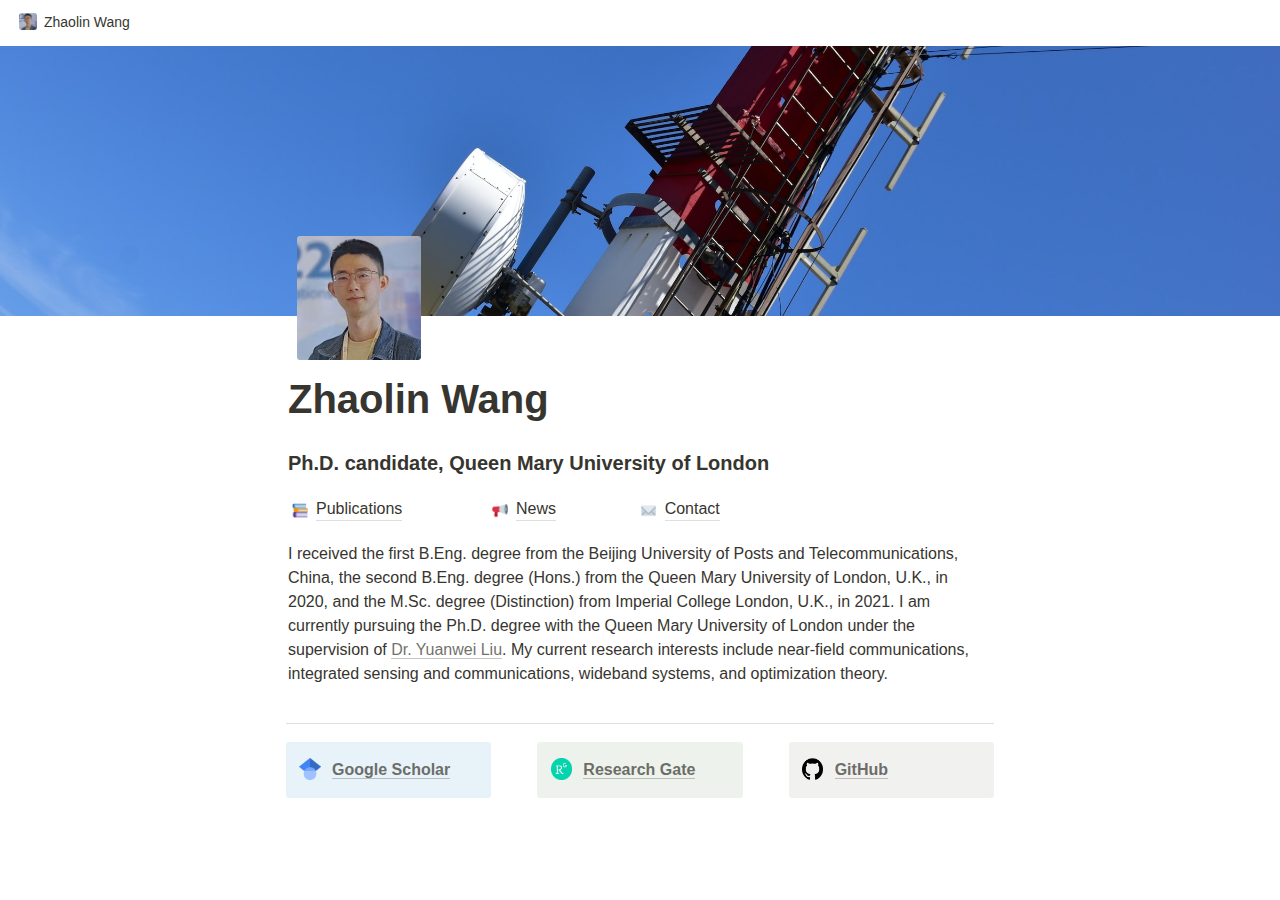
==== commit ed2a470a: "update" ====
--- a/0a649ee9297d490b9e0fcbda2f58539.html
+++ b/0a649ee9297d490b9e0fcbda2f58539.html
@@ -15,7 +15,7 @@
 			::-webkit-scrollbar-thumb:hover {
 				background:#AEACA6;
 			}
-		</style><script src="assets/injection.js" type="text/javascript"></script><div id="notion-app"><div class="notion-app-inner notion-light-theme" style='color: rgb(55, 53, 47); fill: currentcolor; line-height: 1.5; font-family: ui-sans-serif, -apple-system, BlinkMacSystemFont, "Segoe UI", Helvetica, "Apple Color Emoji", Arial, sans-serif, "Segoe UI Emoji", "Segoe UI Symbol"; -webkit-font-smoothing: auto; background-color: white;'><div style="height: 100%;"><div class="notion-cursor-listener" style="width: 100vw; height: 100%; position: relative; display: flex; flex: 1 1 0%; background: white; cursor: text;"><div class="" style="display: flex; flex-direction: column; width: 100%; overflow: hidden;"><header style="max-width: 100vw; z-index: 100; background: white; user-select: none;"><div class="notion-topbar" style="width: 100%; max-width: 100vw; height: 45px; opacity: 1; transition: opacity 700ms ease 0s, color 700ms ease 0s; position: relative;"><div style="display: flex; justify-content: space-between; align-items: center; overflow: hidden; height: 45px; padding-left: 12px; padding-right: 10px;"><div class="notranslate shadow-cursor-breadcrumb" style="display: flex; align-items: center; line-height: 1.2; font-size: 14px; height: 100%; flex-grow: 0; margin-right: 8px; min-width: 0px;"><div role="button" style="user-select: none; transition: background 20ms ease-in 0s; cursor: pointer; display: inline-flex; align-items: center; flex-shrink: 1; white-space: nowrap; height: 24px; border-radius: 4px; font-size: 14px; line-height: 1.2; min-width: 0px; padding-left: 6px; padding-right: 6px; color: rgb(55, 53, 47);" tabindex="0"><div class="notion-record-icon notranslate" style="display: flex; align-items: center; justify-content: center; height: 20px; width: 20px; border-radius: 0.25em; flex-shrink: 0; margin-right: 6px;"><div><div style="width: 100%; height: 100%;"><img referrerpolicy="same-origin" src="assets/fdfe823d25f25c964eb701483928273694d623b3.jpg" style="display: block; object-fit: cover; border-radius: 3px; width: 17.76px; height: 17.76px; transition: opacity 100ms ease-out 0s;"/></div></div></div><div class="notranslate" style="white-space: nowrap; overflow: hidden; text-overflow: ellipsis; max-width: 240px;">Zhaolin Wang</div></div></div><div style="flex-grow: 1; flex-shrink: 1;"></div><div role="button" style="user-select: none; transition: background 20ms ease-in 0s; cursor: pointer; display: inline-flex; align-items: center; flex-shrink: 0; white-space: nowrap; height: 28px; border-radius: 4px; font-size: 14px; line-height: 1.2; min-width: 0px; padding-left: 8px; padding-right: 8px; color: rgb(55, 53, 47);" tabindex="0"><svg class="search" role="graphics-symbol" style="width: 14px; height: 14px; display: block; fill: inherit; flex-shrink: 0; margin-right: 6px;" viewBox="0 0 16 16"><path d="M.281 6.438c0-.875.164-1.696.492-2.461a6.484 6.484 0 011.375-2.032A6.237 6.237 0 016.64.078 6.2 6.2 0 019.11.57c.77.328 1.447.787 2.03 1.375a6.374 6.374 0 011.368 2.032c.333.765.5 1.586.5 2.46 0 .688-.107 1.342-.32 1.961a6.28 6.28 0 01-.868 1.696l3.563 3.578c.11.104.19.226.242.367.057.14.086.29.086.445 0 .22-.05.417-.149.594a1.122 1.122 0 01-1 .57c-.156 0-.307-.028-.453-.086a1.058 1.058 0 01-.382-.25l-3.586-3.585c-.5.333-1.047.596-1.641.789a6.089 6.089 0 01-1.86.28 6.237 6.237 0 01-2.468-.491 6.4 6.4 0 01-2.024-1.367A6.509 6.509 0 01.773 8.913a6.256 6.256 0 01-.492-2.476zm1.664 0c0 .65.12 1.26.36 1.828a4.775 4.775 0 001.015 1.5c.433.427.933.763 1.5 1.007a4.548 4.548 0 001.82.368c.652 0 1.261-.123 1.829-.368a4.747 4.747 0 002.508-2.507 4.567 4.567 0 00.367-1.829c0-.645-.123-1.252-.367-1.82a4.776 4.776 0 00-1.016-1.5A4.578 4.578 0 008.469 2.11a4.567 4.567 0 00-1.828-.367c-.646 0-1.253.123-1.82.367a4.667 4.667 0 00-1.5 1.008c-.433.432-.772.932-1.016 1.5a4.633 4.633 0 00-.36 1.82z"></path></svg>Search</div><div role="button" style="user-select: none; transition: background 20ms ease-in 0s; cursor: pointer; display: inline-flex; align-items: center; flex-shrink: 0; white-space: nowrap; height: 28px; border-radius: 4px; font-size: 14px; line-height: 1.2; min-width: 0px; padding-left: 8px; padding-right: 8px; color: rgb(55, 53, 47);" tabindex="0">Duplicate</div><div aria-label="More actions" role="button" style="user-select: none; transition: background 20ms ease-in 0s; cursor: pointer; display: flex; align-items: center; justify-content: center; width: 32px; height: 28px; border-radius: 3px;" tabindex="0"><svg class="dots" role="graphics-symbol" style="width: 18px; height: 18px; display: block; fill: inherit; flex-shrink: 0;" viewBox="0 0 13 3"><g><path d="M3,1.5A1.5,1.5,0,1,1,1.5,0,1.5,1.5,0,0,1,3,1.5Z"></path><path d="M8,1.5A1.5,1.5,0,1,1,6.5,0,1.5,1.5,0,0,1,8,1.5Z"></path><path d="M13,1.5A1.5,1.5,0,1,1,11.5,0,1.5,1.5,0,0,1,13,1.5Z"></path></g></svg></div><div style="flex: 0 0 auto; width: 1px; height: 16px; margin-left: 8px; margin-right: 8px; background: rgba(55, 53, 47, 0.16);"></div><div role="button" style="user-select: none; transition: background 20ms ease-in 0s; cursor: pointer; display: inline-flex; align-items: center; flex-shrink: 0; white-space: nowrap; height: 28px; border-radius: 4px; font-size: 14px; line-height: 1.2; min-width: 0px; padding-left: 8px; padding-right: 8px; color: rgb(55, 53, 47);" tabindex="0"><svg class="notionLogo" role="graphics-symbol" style="width: 18px; height: 18px; display: block; fill: inherit; flex-shrink: 0; margin-right: 6px;" viewBox="0 0 120 126"><path d="M 20.6927 21.9315C 24.5836 25.0924 26.0432 24.8512 33.3492 24.3638L 102.228 20.2279C 103.689 20.2279 102.474 18.7705 101.987 18.5283L 90.5477 10.2586C 88.3558 8.55699 85.4356 6.60818 79.8387 7.09563L 13.1433 11.9602C 10.711 12.2014 10.2251 13.4175 11.1939 14.3924L 20.6927 21.9315ZM 24.8281 37.9835L 24.8281 110.456C 24.8281 114.351 26.7745 115.808 31.1553 115.567L 106.853 111.187C 111.236 110.946 111.724 108.267 111.724 105.103L 111.724 33.1169C 111.724 29.958 110.509 28.2544 107.826 28.4976L 28.721 33.1169C 25.8018 33.3622 24.8281 34.8225 24.8281 37.9835ZM 99.5567 41.8711C 100.042 44.0622 99.5567 46.2512 97.3618 46.4974L 93.7143 47.2241L 93.7143 100.728C 90.5477 102.43 87.6275 103.403 85.1942 103.403C 81.2983 103.403 80.3226 102.186 77.4044 98.54L 53.5471 61.087L 53.5471 97.3239L 61.0964 99.0275C 61.0964 99.0275 61.0964 103.403 55.0057 103.403L 38.2148 104.377C 37.727 103.403 38.2148 100.973 39.9179 100.486L 44.2996 99.2717L 44.2996 51.36L 38.2158 50.8725C 37.728 48.6815 38.9431 45.5225 42.3532 45.2773L 60.3661 44.0631L 85.1942 82.0036L 85.1942 48.4402L 78.864 47.7136C 78.3781 45.0351 80.3226 43.0902 82.7569 42.849L 99.5567 41.8711ZM 7.5434 5.39404L 76.9175 0.285276C 85.4366 -0.445402 87.6285 0.0440428 92.983 3.93368L 115.128 19.4982C 118.782 22.1747 120 22.9034 120 25.8211L 120 111.187C 120 116.537 118.051 119.701 111.237 120.185L 30.6734 125.05C 25.5584 125.294 23.124 124.565 20.4453 121.158L 4.13735 99.9994C 1.21516 96.1048 0 93.191 0 89.7819L 0 13.903C 0 9.5279 1.94945 5.8785 7.5434 5.39404Z"></path></svg>Try Notion</div></div></div><div style="width: calc(100% - 0px); user-select: none;"></div></header><main class="notion-frame" style="flex-grow: 0; flex-shrink: 1; display: flex; flex-direction: column; background: white; z-index: 1; height: calc(100vh - 45px); max-height: 100%; position: relative; width: 780px; transition-property: width; transition-duration: 270ms; transition-timing-function: ease;"><div class="notion-scroller vertical" style="z-index: 1; display: flex; flex-direction: column; flex-grow: 1; position: relative; align-items: center; margin-right: 0px; margin-bottom: 0px; overflow: hidden auto;"><div style="position: absolute; top: 0px; left: 0px;"><div></div></div><div class="whenContentEditable" data-content-editable-root="true" style="caret-color: rgb(55, 53, 47); width: 100%; display: flex; flex-direction: column; position: relative; align-items: center; flex-grow: 1; --whenContentEditable--WebkitUserModify: read-write-plaintext-only;"><span style="height: 1px; width: 1px; caret-color: transparent;"></span><div class="pseudoSelection" contenteditable="false" data-content-editable-void="true" style="user-select: none; --pseudoSelection--background: transparent; width: 100%; display: flex; flex-direction: column; align-items: center; flex-shrink: 0; flex-grow: 0; z-index: 2;"></div><div style="width: 100%; display: flex; justify-content: center; z-index: 3; flex-shrink: 0;"><div style="max-width: 100%; min-width: 0px; width: 900px; transition-property: width, transform; transition-duration: 270ms; transition-timing-function: ease;"><div style="width: 100%; display: flex; flex-direction: column; align-items: center; flex-shrink: 0; flex-grow: 0;"><div style="max-width: 100%; padding-left: calc(96px + env(safe-area-inset-left)); width: 100%;"><div style="width: calc(100% - 0px); user-select: none;"></div><div class="pseudoSelection" contenteditable="false" data-content-editable-void="true" style="user-select: none; --pseudoSelection--background: transparent; pointer-events: none;"><div class="notion-record-icon notranslate" style="display: flex; align-items: center; justify-content: center; height: 140px; width: 140px; border-radius: 0.25em; flex-shrink: 0; position: relative; z-index: 1; margin-left: 3px; margin-bottom: 0px; margin-top: 96px; pointer-events: auto;"><div><div style="width: 100%; height: 100%;"><img alt="Page icon" referrerpolicy="same-origin" src="assets/1ff27534b5f25cdc04c263d12434acbf3f905add.jpg" style="display: block; object-fit: cover; border-radius: 3px; width: 124.32px; height: 124.32px; transition: opacity 100ms ease-out 0s;"/></div></div></div><div class="notion-page-controls" style='display: flex; justify-content: flex-start; flex-wrap: wrap; margin-top: 8px; margin-bottom: 4px; margin-left: -1px; color: rgba(55, 53, 47, 0.5); font-family: ui-sans-serif, -apple-system, BlinkMacSystemFont, "Segoe UI", Helvetica, "Apple Color Emoji", Arial, sans-serif, "Segoe UI Emoji", "Segoe UI Symbol"; height: 24px; pointer-events: auto;'></div></div><div style="padding-right: calc(96px + env(safe-area-inset-right));"><div><div class="notion-selectable notion-page-block" data-block-id="0a649ee9-297d-490b-9e0f-cbda2f585399" style='color: rgb(55, 53, 47); font-weight: 700; line-height: 1.2; font-size: 40px; font-family: ui-sans-serif, -apple-system, BlinkMacSystemFont, "Segoe UI", Helvetica, "Apple Color Emoji", Arial, sans-serif, "Segoe UI Emoji", "Segoe UI Symbol"; cursor: text; display: flex; align-items: center;'><h1 contenteditable="false" data-content-editable-leaf="true" placeholder="Untitled" spellcheck="true" style="max-width: 100%; width: 100%; white-space: pre-wrap; word-break: break-word; caret-color: rgb(55, 53, 47); padding: 3px 2px; font-size: 1em; font-weight: inherit; margin: 0px;">Zhaolin Wang</h1></div><div style="margin-left: 4px;"></div></div></div></div></div><div style="width: 100%; display: flex; flex-direction: column; align-items: center; flex-shrink: 0; flex-grow: 0;"><div contenteditable="false" data-content-editable-void="true" style="padding-left: calc(96px + env(safe-area-inset-left)); padding-right: calc(96px + env(safe-area-inset-right)); max-width: 100%; width: 100%;"></div></div></div></div><div style="display: flex; width: 100%; justify-content: center; padding-top: 5px;"><div style="max-width: 100%; min-width: 0px; width: 900px; transition-property: width, transform; transition-duration: 270ms; transition-timing-function: ease;"><div class="notion-page-content" style="flex-shrink: 0; flex-grow: 1; max-width: 100%; display: flex; align-items: flex-start; flex-direction: column; font-size: 16px; line-height: 1.5; width: 100%; z-index: 4; padding-bottom: 30vh; padding-left: calc(96px + env(safe-area-inset-left)); padding-right: calc(96px + env(safe-area-inset-right));"><div class="notion-selectable notion-sub_sub_header-block" data-block-id="39d5a3e3-a2f8-4464-9f2d-62191f761a3d" style="width: 100%; max-width: 578px; margin-top: 1em; margin-bottom: 1px;"><div style="display: flex; width: 100%; color: rgb(120, 119, 116); fill: rgb(120, 119, 116);"><h4 contenteditable="false" data-content-editable-leaf="true" placeholder="Heading 3" spellcheck="true" style='max-width: 100%; width: 100%; white-space: pre-wrap; word-break: break-word; caret-color: rgb(55, 53, 47); padding: 3px 2px; font-family: ui-sans-serif, -apple-system, BlinkMacSystemFont, "Segoe UI", Helvetica, "Apple Color Emoji", Arial, sans-serif, "Segoe UI Emoji", "Segoe UI Symbol"; font-weight: 600; font-size: 1.25em; line-height: 1.3; margin: 0px;'><span class="notion-enable-hover" data-token-index="0" style="color:rgba(55, 53, 47, 1)">Ph.D. candidate, Queen Mary University of London</span></h4></div></div><div class="notion-selectable notion-column_list-block" data-block-id="afbc2777-38b7-416e-8a6c-d7b09c392def" style="width: 100%; max-width: 578px; align-self: center; margin-top: 1px; margin-bottom: 1px; transition-property: width; transition-duration: 270ms; transition-timing-function: ease;"><div style="display: flex;"><div style="padding-top: 12px; padding-bottom: 12px; flex-grow: 0; flex-shrink: 0; width: calc((100% - 92px) * 0.25); transition-property: width; transition-duration: 270ms; transition-timing-function: ease;"><div class="notion-selectable notion-column-block" data-block-id="edfdd520-2119-46d4-a0b2-f5eecbba3184" style="display: flex; flex-direction: column;"><div class="notion-selectable notion-page-block" data-block-id="2074b41a-9528-48d6-b9a7-c19cae14c242" style="width: 100%; max-width: 100%; margin-top: 2px; margin-bottom: 0px;"><div class="pseudoSelection" contenteditable="false" data-content-editable-void="true" style="user-select: none; --pseudoSelection--background: transparent;"><a href="publications.html" rel="noopener noreferrer" style="display: block; color: inherit; text-decoration: none; user-select: none; transition: background 20ms ease-in 0s; cursor: pointer; fill: inherit;"><div style="display: flex; align-items: center; width: 100%;"><div style="flex: 1 1 0px; min-width: 1px; padding-top: 3px; padding-bottom: 3px; padding-left: 2px;"><div style="display: flex; align-items: center;"><div style="position: relative; width: 24px; height: 24px; margin-right: 4px;"><div class="notion-record-icon notranslate" style="display: flex; align-items: center; justify-content: center; height: 100%; width: 100%; border-radius: 0.25em; flex-shrink: 0;"><div style="display: flex; align-items: center; justify-content: center; height: 22px; width: 22px;"><div style="height: 15.4px; width: 15.4px; font-size: 15.4px; line-height: 1; margin-left: 0px; color: black;"><img alt="📚" aria-label="📚" class="notion-emoji" src="[data-uri]" style="width: 100%;
+		</style><script src="assets/injection.js" type="text/javascript"></script><div id="notion-app"><div class="notion-app-inner notion-light-theme" style='color: rgb(55, 53, 47); fill: currentcolor; line-height: 1.5; font-family: ui-sans-serif, -apple-system, BlinkMacSystemFont, "Segoe UI", Helvetica, "Apple Color Emoji", Arial, sans-serif, "Segoe UI Emoji", "Segoe UI Symbol"; -webkit-font-smoothing: auto; background-color: white;'><div style="height: 100%;"><div class="notion-cursor-listener" style="width: 100vw; height: 100%; position: relative; display: flex; flex: 1 1 0%; background: white; cursor: text;"><div class="" style="display: flex; flex-direction: column; width: 100%; overflow: hidden;"><header style="max-width: 100vw; z-index: 100; background: white; user-select: none;"><div class="notion-topbar" style="width: 100%; max-width: 100vw; height: 45px; opacity: 1; transition: opacity 700ms ease 0s, color 700ms ease 0s; position: relative;"><div style="display: flex; justify-content: space-between; align-items: center; overflow: hidden; height: 45px; padding-left: 12px; padding-right: 10px;"><div class="notranslate shadow-cursor-breadcrumb" style="display: flex; align-items: center; line-height: 1.2; font-size: 14px; height: 100%; flex-grow: 0; margin-right: 8px; min-width: 0px;"><div role="button" style="user-select: none; transition: background 20ms ease-in 0s; cursor: pointer; display: inline-flex; align-items: center; flex-shrink: 1; white-space: nowrap; height: 24px; border-radius: 4px; font-size: 14px; line-height: 1.2; min-width: 0px; padding-left: 6px; padding-right: 6px; color: rgb(55, 53, 47);" tabindex="0"><div class="notion-record-icon notranslate" style="display: flex; align-items: center; justify-content: center; height: 20px; width: 20px; border-radius: 0.25em; flex-shrink: 0; margin-right: 6px;"><div><div style="width: 100%; height: 100%;"><img referrerpolicy="same-origin" src="assets/fdfe823d25f25c964eb701483928273694d623b3.jpg" style="display: block; object-fit: cover; border-radius: 3px; width: 17.76px; height: 17.76px; transition: opacity 100ms ease-out 0s;"/></div></div></div><div class="notranslate" style="white-space: nowrap; overflow: hidden; text-overflow: ellipsis; max-width: 240px;">Zhaolin Wang</div></div></div><div style="flex-grow: 1; flex-shrink: 1;"></div><div role="button" style="user-select: none; transition: background 20ms ease-in 0s; cursor: pointer; display: inline-flex; align-items: center; flex-shrink: 0; white-space: nowrap; height: 28px; border-radius: 4px; font-size: 14px; line-height: 1.2; min-width: 0px; padding-left: 8px; padding-right: 8px; color: rgb(55, 53, 47);" tabindex="0"><svg class="search" role="graphics-symbol" style="width: 14px; height: 14px; display: block; fill: inherit; flex-shrink: 0; margin-right: 6px;" viewBox="0 0 16 16"><path d="M.281 6.438c0-.875.164-1.696.492-2.461a6.484 6.484 0 011.375-2.032A6.237 6.237 0 016.64.078 6.2 6.2 0 019.11.57c.77.328 1.447.787 2.03 1.375a6.374 6.374 0 011.368 2.032c.333.765.5 1.586.5 2.46 0 .688-.107 1.342-.32 1.961a6.28 6.28 0 01-.868 1.696l3.563 3.578c.11.104.19.226.242.367.057.14.086.29.086.445 0 .22-.05.417-.149.594a1.122 1.122 0 01-1 .57c-.156 0-.307-.028-.453-.086a1.058 1.058 0 01-.382-.25l-3.586-3.585c-.5.333-1.047.596-1.641.789a6.089 6.089 0 01-1.86.28 6.237 6.237 0 01-2.468-.491 6.4 6.4 0 01-2.024-1.367A6.509 6.509 0 01.773 8.913a6.256 6.256 0 01-.492-2.476zm1.664 0c0 .65.12 1.26.36 1.828a4.775 4.775 0 001.015 1.5c.433.427.933.763 1.5 1.007a4.548 4.548 0 001.82.368c.652 0 1.261-.123 1.829-.368a4.747 4.747 0 002.508-2.507 4.567 4.567 0 00.367-1.829c0-.645-.123-1.252-.367-1.82a4.776 4.776 0 00-1.016-1.5A4.578 4.578 0 008.469 2.11a4.567 4.567 0 00-1.828-.367c-.646 0-1.253.123-1.82.367a4.667 4.667 0 00-1.5 1.008c-.433.432-.772.932-1.016 1.5a4.633 4.633 0 00-.36 1.82z"></path></svg>Search</div><div role="button" style="user-select: none; transition: background 20ms ease-in 0s; cursor: pointer; display: inline-flex; align-items: center; flex-shrink: 0; white-space: nowrap; height: 28px; border-radius: 4px; font-size: 14px; line-height: 1.2; min-width: 0px; padding-left: 8px; padding-right: 8px; color: rgb(55, 53, 47);" tabindex="0">Duplicate</div><div aria-label="More actions" role="button" style="user-select: none; transition: background 20ms ease-in 0s; cursor: pointer; display: flex; align-items: center; justify-content: center; width: 32px; height: 28px; border-radius: 3px;" tabindex="0"><svg class="dots" role="graphics-symbol" style="width: 18px; height: 18px; display: block; fill: inherit; flex-shrink: 0;" viewBox="0 0 13 3"><g><path d="M3,1.5A1.5,1.5,0,1,1,1.5,0,1.5,1.5,0,0,1,3,1.5Z"></path><path d="M8,1.5A1.5,1.5,0,1,1,6.5,0,1.5,1.5,0,0,1,8,1.5Z"></path><path d="M13,1.5A1.5,1.5,0,1,1,11.5,0,1.5,1.5,0,0,1,13,1.5Z"></path></g></svg></div><div style="flex: 0 0 auto; width: 1px; height: 16px; margin-left: 8px; margin-right: 8px; background: rgba(55, 53, 47, 0.16);"></div><div role="button" style="user-select: none; transition: background 20ms ease-in 0s; cursor: pointer; display: inline-flex; align-items: center; flex-shrink: 0; white-space: nowrap; height: 28px; border-radius: 4px; font-size: 14px; line-height: 1.2; min-width: 0px; padding-left: 8px; padding-right: 8px; color: rgb(55, 53, 47);" tabindex="0"><svg class="notionLogo" role="graphics-symbol" style="width: 18px; height: 18px; display: block; fill: inherit; flex-shrink: 0; margin-right: 6px;" viewBox="0 0 120 126"><path d="M 20.6927 21.9315C 24.5836 25.0924 26.0432 24.8512 33.3492 24.3638L 102.228 20.2279C 103.689 20.2279 102.474 18.7705 101.987 18.5283L 90.5477 10.2586C 88.3558 8.55699 85.4356 6.60818 79.8387 7.09563L 13.1433 11.9602C 10.711 12.2014 10.2251 13.4175 11.1939 14.3924L 20.6927 21.9315ZM 24.8281 37.9835L 24.8281 110.456C 24.8281 114.351 26.7745 115.808 31.1553 115.567L 106.853 111.187C 111.236 110.946 111.724 108.267 111.724 105.103L 111.724 33.1169C 111.724 29.958 110.509 28.2544 107.826 28.4976L 28.721 33.1169C 25.8018 33.3622 24.8281 34.8225 24.8281 37.9835ZM 99.5567 41.8711C 100.042 44.0622 99.5567 46.2512 97.3618 46.4974L 93.7143 47.2241L 93.7143 100.728C 90.5477 102.43 87.6275 103.403 85.1942 103.403C 81.2983 103.403 80.3226 102.186 77.4044 98.54L 53.5471 61.087L 53.5471 97.3239L 61.0964 99.0275C 61.0964 99.0275 61.0964 103.403 55.0057 103.403L 38.2148 104.377C 37.727 103.403 38.2148 100.973 39.9179 100.486L 44.2996 99.2717L 44.2996 51.36L 38.2158 50.8725C 37.728 48.6815 38.9431 45.5225 42.3532 45.2773L 60.3661 44.0631L 85.1942 82.0036L 85.1942 48.4402L 78.864 47.7136C 78.3781 45.0351 80.3226 43.0902 82.7569 42.849L 99.5567 41.8711ZM 7.5434 5.39404L 76.9175 0.285276C 85.4366 -0.445402 87.6285 0.0440428 92.983 3.93368L 115.128 19.4982C 118.782 22.1747 120 22.9034 120 25.8211L 120 111.187C 120 116.537 118.051 119.701 111.237 120.185L 30.6734 125.05C 25.5584 125.294 23.124 124.565 20.4453 121.158L 4.13735 99.9994C 1.21516 96.1048 0 93.191 0 89.7819L 0 13.903C 0 9.5279 1.94945 5.8785 7.5434 5.39404Z"></path></svg>Try Notion</div></div></div><div style="width: calc(100% - 0px); user-select: none;"></div></header><main class="notion-frame" style="flex-grow: 0; flex-shrink: 1; display: flex; flex-direction: column; background: white; z-index: 1; height: calc(100vh - 45px); max-height: 100%; position: relative; width: 780px; transition-property: width; transition-duration: 270ms; transition-timing-function: ease;"><div class="notion-scroller vertical" style="z-index: 1; display: flex; flex-direction: column; flex-grow: 1; position: relative; align-items: center; margin-right: 0px; margin-bottom: 0px; overflow: hidden auto;"><div style="position: absolute; top: 0px; left: 0px;"><div></div></div><div class="whenContentEditable" data-content-editable-root="true" style="caret-color: rgb(55, 53, 47); width: 100%; display: flex; flex-direction: column; position: relative; align-items: center; flex-grow: 1; --whenContentEditable--WebkitUserModify: read-write-plaintext-only;"><span style="height: 1px; width: 1px; caret-color: transparent;"></span><div class="pseudoSelection" contenteditable="false" data-content-editable-void="true" style="user-select: none; --pseudoSelection--background: transparent; width: 100%; display: flex; flex-direction: column; align-items: center; flex-shrink: 0; flex-grow: 0; z-index: 2;"><div style="position: relative; width: 100%; display: flex; flex-direction: column; align-items: center; height: 30vh; cursor: default;"><div style="width: 100%; cursor: inherit;"><div style="display: grid; width: 100%; height: 30vh;"><div style="grid-area: 1 / 1 / auto / auto; width: 100%; height: 100%;"><img referrerpolicy="same-origin" src="assets/f04827b51ef810d2e57a6a1892e58b0d68f43088.jpg" style="display: block; object-fit: cover; border-radius: 0px; width: 100%; height: 30vh; opacity: 1; object-position: center 50%;"/></div></div></div><div aria-hidden="true" style='background: rgba(0, 0, 0, 0.4); border-radius: 3px; color: white; font-size: 12px; font-family: ui-sans-serif, -apple-system, BlinkMacSystemFont, "Segoe UI", Helvetica, "Apple Color Emoji", Arial, sans-serif, "Segoe UI Emoji", "Segoe UI Symbol"; width: 180px; left: calc(50% - 90px); padding: 0.3em 1.5em; pointer-events: none; position: absolute; top: calc(50% - 10px); text-align: center; opacity: 0; transition-property: opacity; transition-duration: 270ms; transition-timing-function: ease;'>Drag image to reposition</div></div></div><div style="width: 100%; display: flex; justify-content: center; z-index: 3; flex-shrink: 0;"><div style="max-width: 100%; min-width: 0px; width: 900px; transition-property: width, transform; transition-duration: 270ms; transition-timing-function: ease;"><div style="width: 100%; display: flex; flex-direction: column; align-items: center; flex-shrink: 0; flex-grow: 0;"><div style="max-width: 100%; padding-left: calc(96px + env(safe-area-inset-left)); width: 100%;"><div style="width: calc(100% - 0px); user-select: none;"></div><div class="pseudoSelection" contenteditable="false" data-content-editable-void="true" style="user-select: none; --pseudoSelection--background: transparent; pointer-events: none;"><div class="notion-record-icon notranslate" style="display: flex; align-items: center; justify-content: center; height: 140px; width: 140px; border-radius: 0.25em; flex-shrink: 0; position: relative; z-index: 1; margin-left: 3px; margin-bottom: 0px; margin-top: -80px; pointer-events: auto;"><div><div style="width: 100%; height: 100%;"><img alt="Page icon" referrerpolicy="same-origin" src="assets/1ff27534b5f25cdc04c263d12434acbf3f905add.jpg" style="display: block; object-fit: cover; border-radius: 3px; width: 124.32px; height: 124.32px; transition: opacity 100ms ease-out 0s;"/></div></div></div><div class="notion-page-controls" style='display: flex; justify-content: flex-start; flex-wrap: wrap; margin-top: 8px; margin-bottom: 4px; margin-left: -1px; color: rgba(55, 53, 47, 0.5); font-family: ui-sans-serif, -apple-system, BlinkMacSystemFont, "Segoe UI", Helvetica, "Apple Color Emoji", Arial, sans-serif, "Segoe UI Emoji", "Segoe UI Symbol"; height: 24px; pointer-events: auto;'></div></div><div style="padding-right: calc(96px + env(safe-area-inset-right));"><div><div class="notion-selectable notion-page-block" data-block-id="0a649ee9-297d-490b-9e0f-cbda2f585399" style='color: rgb(55, 53, 47); font-weight: 700; line-height: 1.2; font-size: 40px; font-family: ui-sans-serif, -apple-system, BlinkMacSystemFont, "Segoe UI", Helvetica, "Apple Color Emoji", Arial, sans-serif, "Segoe UI Emoji", "Segoe UI Symbol"; cursor: text; display: flex; align-items: center;'><h1 contenteditable="false" data-content-editable-leaf="true" placeholder="Untitled" spellcheck="true" style="max-width: 100%; width: 100%; white-space: pre-wrap; word-break: break-word; caret-color: rgb(55, 53, 47); padding: 3px 2px; font-size: 1em; font-weight: inherit; margin: 0px;">Zhaolin Wang</h1></div><div style="margin-left: 4px;"></div></div></div></div></div><div style="width: 100%; display: flex; flex-direction: column; align-items: center; flex-shrink: 0; flex-grow: 0;"><div contenteditable="false" data-content-editable-void="true" style="padding-left: calc(96px + env(safe-area-inset-left)); padding-right: calc(96px + env(safe-area-inset-right)); max-width: 100%; width: 100%;"></div></div></div></div><div style="display: flex; width: 100%; justify-content: center; padding-top: 5px;"><div style="max-width: 100%; min-width: 0px; width: 900px; transition-property: width, transform; transition-duration: 270ms; transition-timing-function: ease;"><div class="notion-page-content" style="flex-shrink: 0; flex-grow: 1; max-width: 100%; display: flex; align-items: flex-start; flex-direction: column; font-size: 16px; line-height: 1.5; width: 100%; z-index: 4; padding-bottom: 30vh; padding-left: calc(96px + env(safe-area-inset-left)); padding-right: calc(96px + env(safe-area-inset-right));"><div class="notion-selectable notion-sub_sub_header-block" data-block-id="39d5a3e3-a2f8-4464-9f2d-62191f761a3d" style="width: 100%; max-width: 578px; margin-top: 1em; margin-bottom: 1px;"><div style="display: flex; width: 100%; color: rgb(120, 119, 116); fill: rgb(120, 119, 116);"><h4 contenteditable="false" data-content-editable-leaf="true" placeholder="Heading 3" spellcheck="true" style='max-width: 100%; width: 100%; white-space: pre-wrap; word-break: break-word; caret-color: rgb(55, 53, 47); padding: 3px 2px; font-family: ui-sans-serif, -apple-system, BlinkMacSystemFont, "Segoe UI", Helvetica, "Apple Color Emoji", Arial, sans-serif, "Segoe UI Emoji", "Segoe UI Symbol"; font-weight: 600; font-size: 1.25em; line-height: 1.3; margin: 0px;'><span class="notion-enable-hover" data-token-index="0" style="color:rgba(55, 53, 47, 1)">Ph.D. candidate, Queen Mary University of London</span></h4></div></div><div class="notion-selectable notion-column_list-block" data-block-id="afbc2777-38b7-416e-8a6c-d7b09c392def" style="width: 100%; max-width: 578px; align-self: center; margin-top: 1px; margin-bottom: 1px; transition-property: width; transition-duration: 270ms; transition-timing-function: ease;"><div style="display: flex;"><div style="padding-top: 12px; padding-bottom: 12px; flex-grow: 0; flex-shrink: 0; width: calc((100% - 92px) * 0.25); transition-property: width; transition-duration: 270ms; transition-timing-function: ease;"><div class="notion-selectable notion-column-block" data-block-id="edfdd520-2119-46d4-a0b2-f5eecbba3184" style="display: flex; flex-direction: column;"><div class="notion-selectable notion-page-block" data-block-id="2074b41a-9528-48d6-b9a7-c19cae14c242" style="width: 100%; max-width: 100%; margin-top: 2px; margin-bottom: 0px;"><div class="pseudoSelection" contenteditable="false" data-content-editable-void="true" style="user-select: none; --pseudoSelection--background: transparent;"><a href="publications.html" rel="noopener noreferrer" style="display: block; color: inherit; text-decoration: none; user-select: none; transition: background 20ms ease-in 0s; cursor: pointer; fill: inherit;"><div style="display: flex; align-items: center; width: 100%;"><div style="flex: 1 1 0px; min-width: 1px; padding-top: 3px; padding-bottom: 3px; padding-left: 2px;"><div style="display: flex; align-items: center;"><div style="position: relative; width: 24px; height: 24px; margin-right: 4px;"><div class="notion-record-icon notranslate" style="display: flex; align-items: center; justify-content: center; height: 100%; width: 100%; border-radius: 0.25em; flex-shrink: 0;"><div style="display: flex; align-items: center; justify-content: center; height: 22px; width: 22px;"><div style="height: 15.4px; width: 15.4px; font-size: 15.4px; line-height: 1; margin-left: 0px; color: black;"><img alt="📚" aria-label="📚" class="notion-emoji" src="[data-uri]" style="width: 100%;
 height: 100%;
 background: url(assets/f87457017f44d1d87f6d662556796277387c1c28.png) 49.1525% 28.8136%/6000% 6000%"/></div></div></div></div><div class="notranslate" style="white-space: nowrap; overflow: hidden; text-overflow: ellipsis; font-weight: 500; line-height: 1.3; border-bottom: 1px solid rgba(55, 53, 47, 0.16);">Publications</div></div></div><div class="pseudoSelection" contenteditable="false" data-content-editable-void="true" data-text-edit-side="end" style="user-select: none; --pseudoSelection--background: transparent; margin-left: 4px; display: flex; align-items: center; justify-content: center; flex-grow: 0; flex-shrink: 0; min-height: calc(1.5em + 3px + 3px);"><div style="width: 28px;"></div></div></div></a></div></div></div></div><div style="position: relative; width: 46px; flex-grow: 0; flex-shrink: 0; transition: opacity 200ms ease-out 0s; opacity: 0;"></div><div style="padding-top: 12px; padding-bottom: 12px; flex-grow: 0; flex-shrink: 0; width: calc((100% - 92px) * 0.166667); transition-property: width; transition-duration: 270ms; transition-timing-function: ease;"><div class="notion-selectable notion-column-block" data-block-id="dbd1066c-93a3-4477-a009-c07eb8fffc5a" style="display: flex; flex-direction: column;"><div class="notion-selectable notion-page-block" data-block-id="c1cd15cf-91cd-47e1-82ee-70b59c12e48c" style="width: 100%; max-width: 100%; margin-top: 2px; margin-bottom: 0px;"><div class="pseudoSelection" contenteditable="false" data-content-editable-void="true" style="user-select: none; --pseudoSelection--background: transparent;"><a href="news.html" rel="noopener noreferrer" style="display: block; color: inherit; text-decoration: none; user-select: none; transition: background 20ms ease-in 0s; cursor: pointer; fill: inherit;"><div style="display: flex; align-items: center; width: 100%;"><div style="flex: 1 1 0px; min-width: 1px; padding-top: 3px; padding-bottom: 3px; padding-left: 2px;"><div style="display: flex; align-items: center;"><div style="position: relative; width: 24px; height: 24px; margin-right: 4px;"><div class="notion-record-icon notranslate" style="display: flex; align-items: center; justify-content: center; height: 100%; width: 100%; border-radius: 0.25em; flex-shrink: 0;"><div style="display: flex; align-items: center; justify-content: center; height: 22px; width: 22px;"><div style="height: 15.4px; width: 15.4px; font-size: 15.4px; line-height: 1; margin-left: 0px; color: black;"><img alt="📢" aria-label="📢" class="notion-emoji" src="[data-uri]" style="width: 100%;
 height: 100%;
--- a/assets/a2e617a659f4f6c5025e4972ebe1067a43a23788.css
+++ b/assets/a2e617a659f4f6c5025e4972ebe1067a43a23788.css
@@ -2,79 +2,79 @@
     font-family: Lyon-Text;
     font-style: normal;
     font-weight: 400;
-    src: url(https:/www.notion.so/_assets/________lyon-text-regular-3be84b20b1d9ff1e3456b0a220ae449b.woff)
+    src: url(https:/www.notion.so/_assets/________________lyon-text-regular-3be84b20b1d9ff1e3456b0a220ae449b.woff)
     }
 @font-face {
     font-family: Lyon-Text;
     font-style: italic;
     font-weight: 400;
-    src: url(https:/www.notion.so/_assets/________lyon-text-regular-italic-437d32a42fc5b8268bb4a1e0cc8b363f.woff)
+    src: url(https:/www.notion.so/_assets/________________lyon-text-regular-italic-437d32a42fc5b8268bb4a1e0cc8b363f.woff)
     }
 @font-face {
     font-family: Lyon-Text;
     font-style: normal;
     font-weight: 600;
-    src: url(https:/www.notion.so/_assets/________lyon-text-semibold-acb7f110189034ff6a1afa4b730be0ed.woff)
+    src: url(https:/www.notion.so/_assets/________________lyon-text-semibold-acb7f110189034ff6a1afa4b730be0ed.woff)
     }
 @font-face {
     font-family: Lyon-Text;
     font-style: italic;
     font-weight: 600;
-    src: url(https:/www.notion.so/_assets/________lyon-text-semibold-italic-1f81a2f93060f05edd7f078ac91f25e6.woff)
+    src: url(https:/www.notion.so/_assets/________________lyon-text-semibold-italic-1f81a2f93060f05edd7f078ac91f25e6.woff)
     }
 @font-face {
     font-family: iawriter-mono;
     font-style: normal;
     font-weight: 400;
-    src: url(https:/www.notion.so/_assets/________iawriter-mono-regular-4b73d071988a4f1cd2283524716ad970.woff)
+    src: url(https:/www.notion.so/_assets/________________iawriter-mono-regular-4b73d071988a4f1cd2283524716ad970.woff)
     }
 @font-face {
     font-family: iawriter-mono;
     font-style: italic;
     font-weight: 400;
-    src: url(https:/www.notion.so/_assets/________iawriter-mono-italic-d5d3224c1377168e261efc6aa0ce89c6.woff)
+    src: url(https:/www.notion.so/_assets/________________iawriter-mono-italic-d5d3224c1377168e261efc6aa0ce89c6.woff)
     }
 @font-face {
     font-family: iawriter-mono;
     font-style: normal;
     font-weight: 600;
-    src: url(https:/www.notion.so/_assets/________iawriter-mono-bold-eb96a5e539892d26cf8b0cb2367e3580.woff)
+    src: url(https:/www.notion.so/_assets/________________iawriter-mono-bold-eb96a5e539892d26cf8b0cb2367e3580.woff)
     }
 @font-face {
     font-family: iawriter-mono;
     font-style: italic;
     font-weight: 600;
-    src: url(https:/www.notion.so/_assets/________iawriter-mono-bold-italic-743b231fa82483406c79a00fa1f12fe8.woff)
+    src: url(https:/www.notion.so/_assets/________________iawriter-mono-bold-italic-743b231fa82483406c79a00fa1f12fe8.woff)
     }
 @font-face {
     font-family: inter;
     font-style: normal;
     font-weight: 400;
-    src: url(https:/www.notion.so/_assets/________inter-ui-regular-3ae6a7d3890c33d857fc00bd2e4c4820.woff)
+    src: url(https:/www.notion.so/_assets/________________inter-ui-regular-3ae6a7d3890c33d857fc00bd2e4c4820.woff)
     }
 @font-face {
     font-family: inter;
     font-style: normal;
     font-weight: 500;
-    src: url(https:/www.notion.so/_assets/________inter-ui-medium-95b8a98959d1af9ab432d7ffe295ef94.woff)
+    src: url(https:/www.notion.so/_assets/________________inter-ui-medium-95b8a98959d1af9ab432d7ffe295ef94.woff)
     }
 @font-face {
     font-family: inter;
     font-style: normal;
     font-weight: 600;
-    src: url(https:/www.notion.so/_assets/________inter-ui-semibold-19b57197b819695d334b9961ee41910e.woff)
+    src: url(https:/www.notion.so/_assets/________________inter-ui-semibold-19b57197b819695d334b9961ee41910e.woff)
     }
 @font-face {
     font-family: inter;
     font-style: normal;
     font-weight: 700;
-    src: url(https:/www.notion.so/_assets/________inter-ui-bold-001893789f7f342b520f29ac8af7d6ca.woff)
+    src: url(https:/www.notion.so/_assets/________________inter-ui-bold-001893789f7f342b520f29ac8af7d6ca.woff)
     }
 @font-face {
     font-family: permanent-marker;
     font-style: normal;
     font-weight: 400;
-    src: url(https:/www.notion.so/_assets/________permanent-marker-a6d62939e7c920a184ddddcf4149e62c.woff)
+    src: url(https:/www.notion.so/_assets/________________permanent-marker-a6d62939e7c920a184ddddcf4149e62c.woff)
     }
 .notion-frame .katex-display .katex {
     padding-right: 32px
